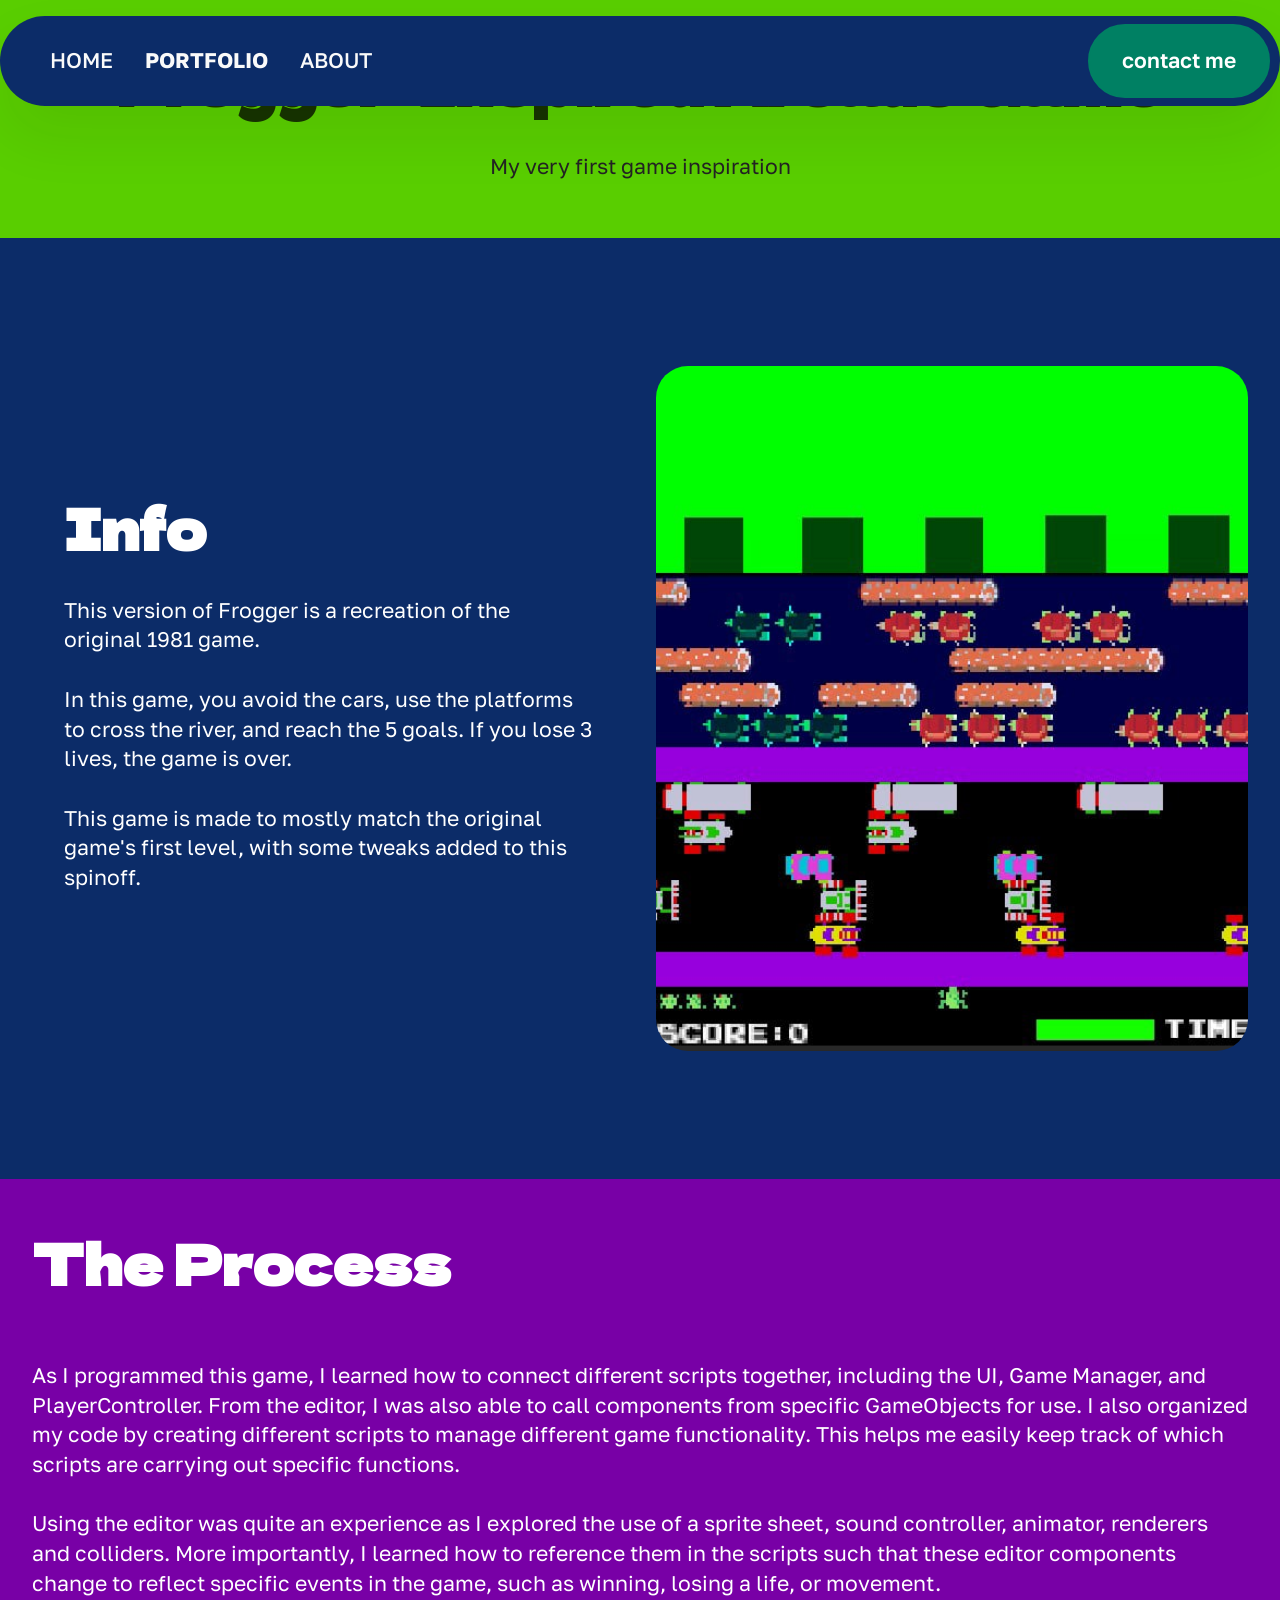
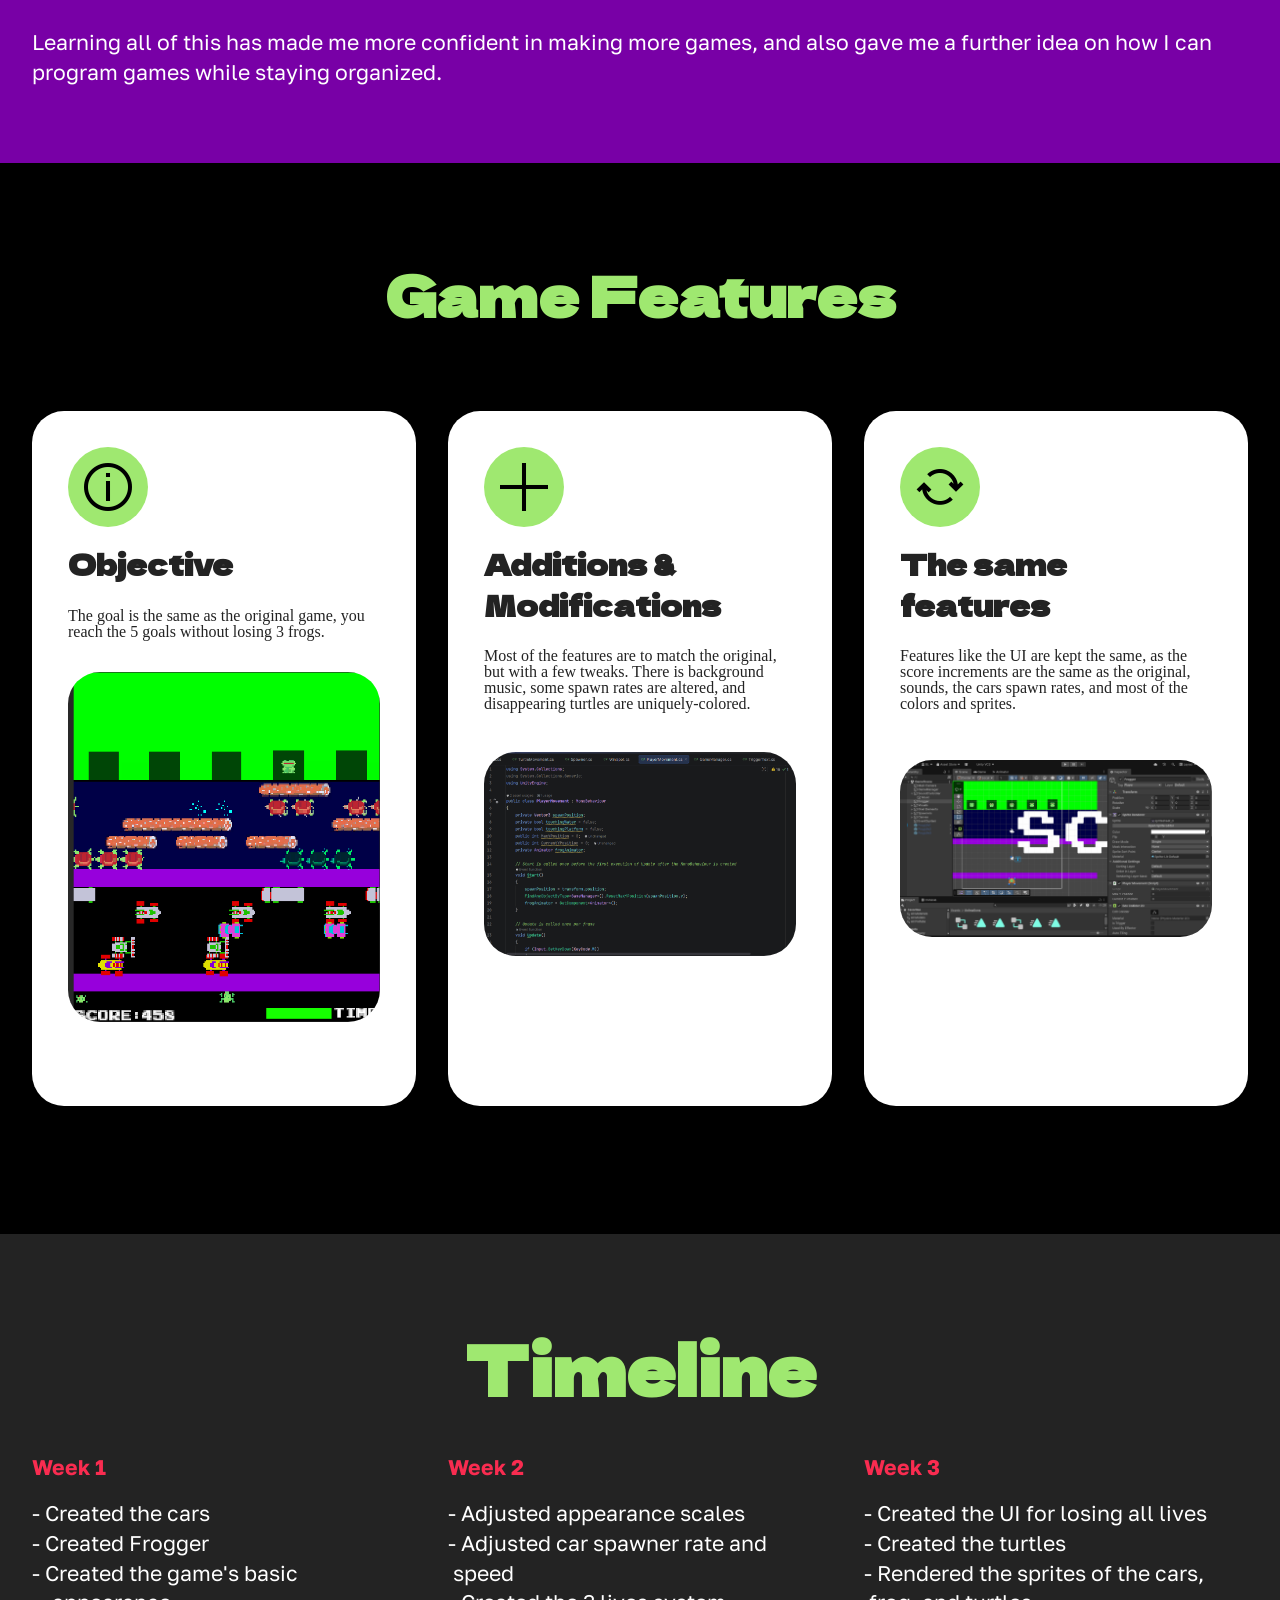
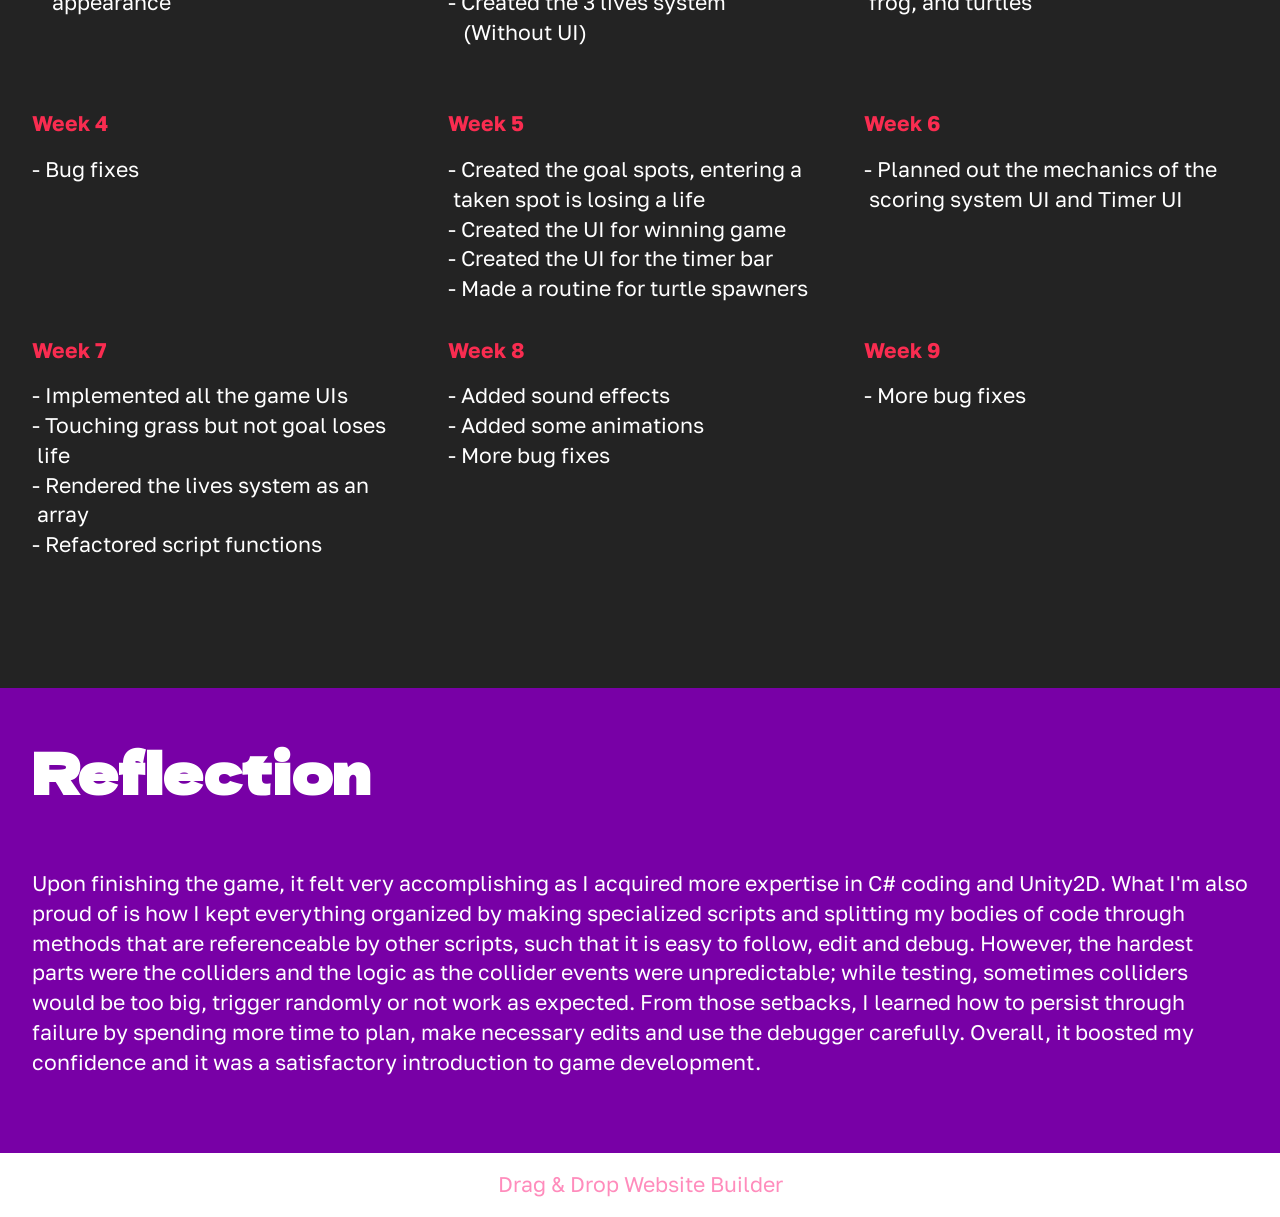
==== frogger.html @ f16961be "Refresh" ====
<!DOCTYPE html>
<html  >
<head>
  <!-- Site made with Mobirise Website Builder v6.1.12, https://mobirise.com -->
  <meta charset="UTF-8">
  <meta http-equiv="X-UA-Compatible" content="IE=edge">
  <meta name="generator" content="Mobirise v6.1.12, mobirise.com">
  <meta name="viewport" content="width=device-width, initial-scale=1, minimum-scale=1">
  <link rel="shortcut icon" href="assets/images/logo2.png" type="image/x-icon">
  <meta name="description" content="">
  
  
  <title>Frogger</title>
  <link rel="stylesheet" href="assets/web/assets/mobirise-icons2/mobirise2.css">
  <link rel="stylesheet" href="assets/bootstrap/css/bootstrap.min.css">
  <link rel="stylesheet" href="assets/dropdown/css/style.css">
  <link rel="stylesheet" href="assets/theme/css/style.css">
  <link rel="preload" href="https://fonts.googleapis.com/css?family=Dela+Gothic+One:400&display=swap" as="style" onload="this.onload=null;this.rel='stylesheet'">
  <noscript><link rel="stylesheet" href="https://fonts.googleapis.com/css?family=Dela+Gothic+One:400&display=swap"></noscript>
  <link rel="preload" href="https://fonts.googleapis.com/css?family=Golos+Text:400,500,600,700,800,900&display=swap" as="style" onload="this.onload=null;this.rel='stylesheet'">
  <noscript><link rel="stylesheet" href="https://fonts.googleapis.com/css?family=Golos+Text:400,500,600,700,800,900&display=swap"></noscript>
  <link rel="preload" as="style" href="assets/mobirise/css/mbr-additional.css?v=KVVepr"><link rel="stylesheet" href="assets/mobirise/css/mbr-additional.css?v=KVVepr" type="text/css">

  
  
  
</head>
<body>
  
  <section data-bs-version="5.1" class="menu menu3 cid-tHeG7yune1" once="menu" id="menu03-0">
	

	<nav class="navbar navbar-dropdown navbar-fixed-top navbar-expand-lg">
		<div class="container">
			<div class="navbar-brand">
				
				
			</div>
			<button class="navbar-toggler" type="button" data-toggle="collapse" data-bs-toggle="collapse" data-target="#navbarSupportedContent" data-bs-target="#navbarSupportedContent" aria-controls="navbarNavAltMarkup" aria-expanded="false" aria-label="Toggle navigation">
				<div class="hamburger">
					<span></span>
					<span></span>
					<span></span>
					<span></span>
				</div>
			</button>
			<div class="collapse navbar-collapse" id="navbarSupportedContent">
				<ul class="navbar-nav nav-dropdown navbar-nav-top-padding" data-app-modern-menu="true"><li class="nav-item">
						<a class="nav-link link show text-white display-7" href="index.html#features03-0" aria-expanded="false">HOME<strong></strong></a>
					</li><li class="nav-item">
						<a class="nav-link link text-white display-7" href="index.html#gallery01-2"><strong>PORTFOLIO</strong></a>
					</li>
					
					<li class="nav-item">
						<a class="nav-link link text-white display-7" href="index.html#features03-6">ABOUT<strong></strong></a>
					</li></ul>
				
				<div class="navbar-buttons mbr-section-btn"><a class="btn btn-danger display-4" href="mailto:benjylaizb@gmail.com?subject=Inquiry%20about%20your%20services">contact me</a></div>
			</div>
		</div>
	</nav>
</section>

<section data-bs-version="5.1" class="article11 cid-vlAb08CuuF" id="article11-3">
    

    
    
    <div class="container">
        <div class="row justify-content-center">
            <div class="title col-md-12 col-lg-12">
                <h3 class="mbr-section-title mbr-fonts-style align-center mt-0 mb-0 display-2"><strong>Frogger-Inspired Arcade Game</strong></h3>
                <h4 class="mbr-section-subtitle align-center mbr-fonts-style mt-4 display-7">
                My very first game inspiration</h4>
                
            </div>
        </div>
    </div>
</section>

<section data-bs-version="5.1" class="start article4 cid-vlAc3aQcBn" id="article04-4">
	

	
	

	<div class="container">
		<div class="row justify-content-center">
			<div class="col-12 col-md-12 col-lg-6 image-wrapper">
				<img class="w-100" src="assets/images/froggergameplay-543x629.jpg" alt="Mobirise Website Builder">
			</div>
			<div class="col-12 col-md-12 col-lg">
				<div class="text-wrapper align-left">
					<h1 class="mbr-section-title mbr-fonts-style mb-4 display-2"><strong>Info</strong></h1>
					<p class="mbr-text mbr-fonts-style mb-4 display-7">
						This version of Frogger is a recreation of the original 1981 game.<br><br>In this game, you avoid the cars, use the platforms to cross the river, and reach the 5 goals. If you lose 3 lives, the game is over.<br><br>This game is made to mostly match the original game's first level, with some tweaks added to this spinoff.</p>
					
				</div>
			</div>
		</div>
	</div>
</section>

<section data-bs-version="5.1" class="article12 cid-vlAntLVOM7" id="article12-5">    
    
    <div class="container">
        <div class="row justify-content-center">
            <div class="col-md-12 col-lg-12">
                <h3 class="mbr-section-title mbr-fonts-style mb-4 mt-0 display-2"><strong>The Process</strong></h3>
                
                <p class="mbr-text mbr-fonts-style display-7"><br>As I programmed this game, I learned how to connect different scripts together, including the UI, Game Manager, and PlayerController. From the editor, I was also able to call components from specific GameObjects for use.&nbsp;I also organized my code by creating different scripts to manage different game functionality. This helps me easily keep track of which scripts are carrying out specific functions.<br><br>Using the editor was quite an experience as I explored the use of a sprite sheet, sound controller, animator, renderers and colliders. More importantly, I learned how to reference them in the scripts such that these editor components change to reflect specific events in the game, such as winning, losing a life, or movement.<br><br>Learning all of this has made me more confident in making more games, and also gave me a further idea on how I can program games while staying organized.<br><br><br></p>
            </div>
        </div>
    </div>
</section>

<section data-bs-version="5.1" class="features5 cid-vlGvcaGQFn" id="features05-c">
  

  
  
  <div class="container">
    <div class="row mb-5 justify-content-center">
      <div class="col-12 content-head">
        <h3 class="mbr-section-title mbr-fonts-style align-center mb-0 display-2"><strong>Game Features</strong>
        </h3>
        <h5 class="mbr-section-subtitle mbr-fonts-style align-center mb-0 mt-4 display-7"></h5>
      </div>
    </div>
    <div class="row">
      <div class="item features-without-image col-12 col-md-6 col-lg-4 item-mb active">
        <div class="item-wrapper">
          <div class="card-box align-left">
            <div class="iconfont-wrapper">
              <span class="mbr-iconfont mobi-mbri-info mobi-mbri"></span>
            </div>
            <h5 class="card-title mbr-fonts-style display-5">
              <strong>Objective</strong></h5>
            <p class="card-text mbr-fonts-style display-7"></p><p>The goal is the same as the original game, you reach the 5 goals without losing 3 frogs.</p><p><br><img src="[data-uri]" data-filename="image.png" style="width: 100%;" data-slide-to="0" data-bs-slide-to="0"><br>
            </p><p></p>

            
          </div>
        </div>
      </div><div class="item features-without-image col-12 col-md-6 col-lg-4 item-mb">
        <div class="item-wrapper">
          <div class="card-box align-left">
            <div class="iconfont-wrapper">
              <span class="mbr-iconfont mobi-mbri-plus mobi-mbri"></span>
            </div>
            <h5 class="card-title mbr-fonts-style display-5">
              <strong>Additions &amp;</strong><br><strong>Modifications</strong></h5>
            <p class="card-text mbr-fonts-style display-7"></p><p>Most of the features are to match the original, but with a few tweaks. There is background music, some spawn rates are altered, and disappearing turtles are uniquely-colored.</p><br><p><img src="[data-uri]" data-filename="image.png" style="width: 100%;" class="img-circle"></p><p></p>

            
          </div>
        </div>
      </div><div class="item features-without-image col-12 col-md-6 col-lg-4 item-mb">
        <div class="item-wrapper">
          <div class="card-box align-left">
            <div class="iconfont-wrapper">
              <span class="mbr-iconfont mobi-mbri-update mobi-mbri"></span>
            </div>
            <h5 class="card-title mbr-fonts-style display-5"><strong>The same features</strong></h5>
            <p class="card-text mbr-fonts-style display-7"></p><p>Features like the UI are kept the same, as the score increments are the same as the original, sounds, the cars spawn rates, and most of the colors and sprites.<br><br></p><p></p><p><img src="[data-uri]" data-filename="image.png" style="width: 100%;"></p><p></p>

            
          </div>
        </div>
      </div>
      
      
    </div>
  </div>
</section>

<section data-bs-version="5.1" class="features033 cid-vlGzV5kg1g" id="features033-f">
	

	
	
	<div class="container">
		<div class="row justify-content-center">
			<div class="col-12 content-head">
				<div class="mbr-section-head mb-5">
					<h4 class="mbr-section-title mbr-fonts-style align-center mb-0 display-1"><strong>Timeline</strong><strong><br></strong></h4>
					
				</div>
			</div>
		</div>
		<div class="row justify-content-center">
			<div class="item features-without-image col-12 col-lg-4 active">
				<div class="item-wrapper">
					
					<div class="card-box">
						<h4 class="card-title mbr-fonts-style mb-0 display-7">
							<strong>Week 1</strong></h4>
						<h5 class="card-text mbr-fonts-style mt-3 display-7">
							<div>- Created the cars<br>- Created Frogger</div><div>- Created the game's basic &nbsp;&nbsp;&nbsp;&nbsp;appearance</div>
						</h5>
					</div>
				</div>
			</div>
			<div class="item features-without-image col-12 col-lg-4">
				<div class="item-wrapper">
					
					<div class="card-box">
						<h4 class="card-title mbr-fonts-style mb-0 display-7">
							<strong>Week 2&nbsp;</strong></h4>
						<h5 class="card-text mbr-fonts-style mt-3 display-7">- Adjusted appearance scales<br>- Adjusted car spawner rate and&nbsp; &nbsp; &nbsp; &nbsp; &nbsp; &nbsp;speed<br>- Created the 3 lives system <br>&nbsp; &nbsp;(Without UI)</h5>
					</div>
				</div>
			</div>
			<div class="item features-without-image col-12 col-lg-4">
				<div class="item-wrapper">
					
					<div class="card-box">
						<h4 class="card-title mbr-fonts-style mb-0 display-7">
							<strong>Week 3</strong></h4>
						<h5 class="card-text mbr-fonts-style mt-3 display-7">
							- Created the UI for losing all lives<br>- Created the turtles&nbsp;<br>- Rendered the sprites of the cars,&nbsp; &nbsp; &nbsp;frog, and turtles<br><br><br></h5>
					</div>
				</div>
			</div>
			<div class="item features-without-image col-12 col-lg-4">
				<div class="item-wrapper">
					
					<div class="card-box">
						<h4 class="card-title mbr-fonts-style mb-0 display-7">
							<strong>Week 4</strong></h4>
						<h5 class="card-text mbr-fonts-style mt-3 display-7">
							- Bug fixes</h5>
					</div>
				</div>
			</div>
			<div class="item features-without-image col-12 col-lg-4">
				<div class="item-wrapper">
					
					<div class="card-box">
						<h4 class="card-title mbr-fonts-style mb-0 display-7">
							<strong>Week 5</strong></h4>
						<h5 class="card-text mbr-fonts-style mt-3 display-7">
							- Created the goal spots, entering a&nbsp; &nbsp;taken spot is losing a life<br>- Created the UI for winning game<br>- Created the UI for the timer bar<br>- Made a routine for turtle spawners<br></h5>
					</div>
				</div>
			</div>
			<div class="item features-without-image col-12 col-lg-4">
				<div class="item-wrapper">
					
					<div class="card-box">
						<h4 class="card-title mbr-fonts-style mb-0 display-7">
							<strong>Week 6</strong></h4>
						<h5 class="card-text mbr-fonts-style mt-3 display-7">
							- Planned out the mechanics of the&nbsp; &nbsp;scoring system UI and Timer UI<br><br></h5>
					</div>
				</div>
			</div>

			<div class="item features-without-image col-12 col-lg-4">
				<div class="item-wrapper">
					
					<div class="card-box">
						<h4 class="card-title mbr-fonts-style mb-0 display-7">
							<strong>Week 7</strong></h4>
						<h5 class="card-text mbr-fonts-style mt-3 display-7">- Implemented all the game UIs<br>- Touching grass but not goal loses&nbsp; &nbsp;life<br>- Rendered the lives system as an&nbsp; &nbsp;array<br>- Refactored script functions</h5>
					</div>
				</div>
			</div>
			<div class="item features-without-image col-12 col-lg-4">
				<div class="item-wrapper">
					
					<div class="card-box">
						<h4 class="card-title mbr-fonts-style mb-0 display-7">
							<strong>Week 8</strong></h4>
						<h5 class="card-text mbr-fonts-style mt-3 display-7">
						  - Added sound effects<br>- Added some animations<br>- More bug fixes</h5>
					</div>
				</div>
			</div>
			<div class="item features-without-image col-12 col-lg-4">
				<div class="item-wrapper">
					
					<div class="card-box">
						<h4 class="card-title mbr-fonts-style mb-0 display-7">
							<strong>Week 9</strong></h4>
						<h5 class="card-text mbr-fonts-style mt-3 display-7">- More bug fixes</h5>
					</div>
				</div>
			</div>
		</div>
	</div>
</section>

<section data-bs-version="5.1" class="article12 cid-vlAVedN4eJ" id="article12-7">    
    
    <div class="container">
        <div class="row justify-content-center">
            <div class="col-md-12 col-lg-12">
                <h3 class="mbr-section-title mbr-fonts-style mb-4 mt-0 display-2"><strong>Reflection</strong></h3>
                
                <p class="mbr-text mbr-fonts-style display-7"><br>Upon finishing the game, it felt very accomplishing as I acquired more expertise in C# coding and Unity2D. What I'm also proud of is how I kept everything organized by making specialized scripts and splitting my bodies of code through methods that are referenceable by other scripts, such that it is easy to follow, edit and debug. However, the hardest parts were the colliders and the logic as the collider events were unpredictable; while testing, sometimes colliders would be too big, trigger randomly or not work as expected. From those setbacks, I learned how to persist through failure by spending more time to plan, make necessary edits and use the debugger carefully. Overall, it boosted my confidence and it was a satisfactory introduction to game development.<br><br><br></p>
            </div>
        </div>
    </div>
</section><section class="display-7" style="padding: 0;align-items: center;justify-content: center;flex-wrap: wrap;    align-content: center;display: flex;position: relative;height: 4rem;"><a href="https://mobiri.se/" style="flex: 1 1;height: 4rem;position: absolute;width: 100%;z-index: 1;"><img alt="" style="height: 4rem;" src="[data-uri]"></a><p style="margin: 0;text-align: center;" class="display-7">&#8204;</p><a style="z-index:1" href="https://mobirise.com/drag-drop-website-builder.html">Drag & Drop Website Builder</a></section><script src="assets/bootstrap/js/bootstrap.bundle.min.js"></script>  <script src="assets/smoothscroll/smooth-scroll.js"></script>  <script src="assets/ytplayer/index.js"></script>  <script src="assets/dropdown/js/navbar-dropdown.js"></script>  <script src="assets/theme/js/script.js"></script>  
  
  
</body>
</html>
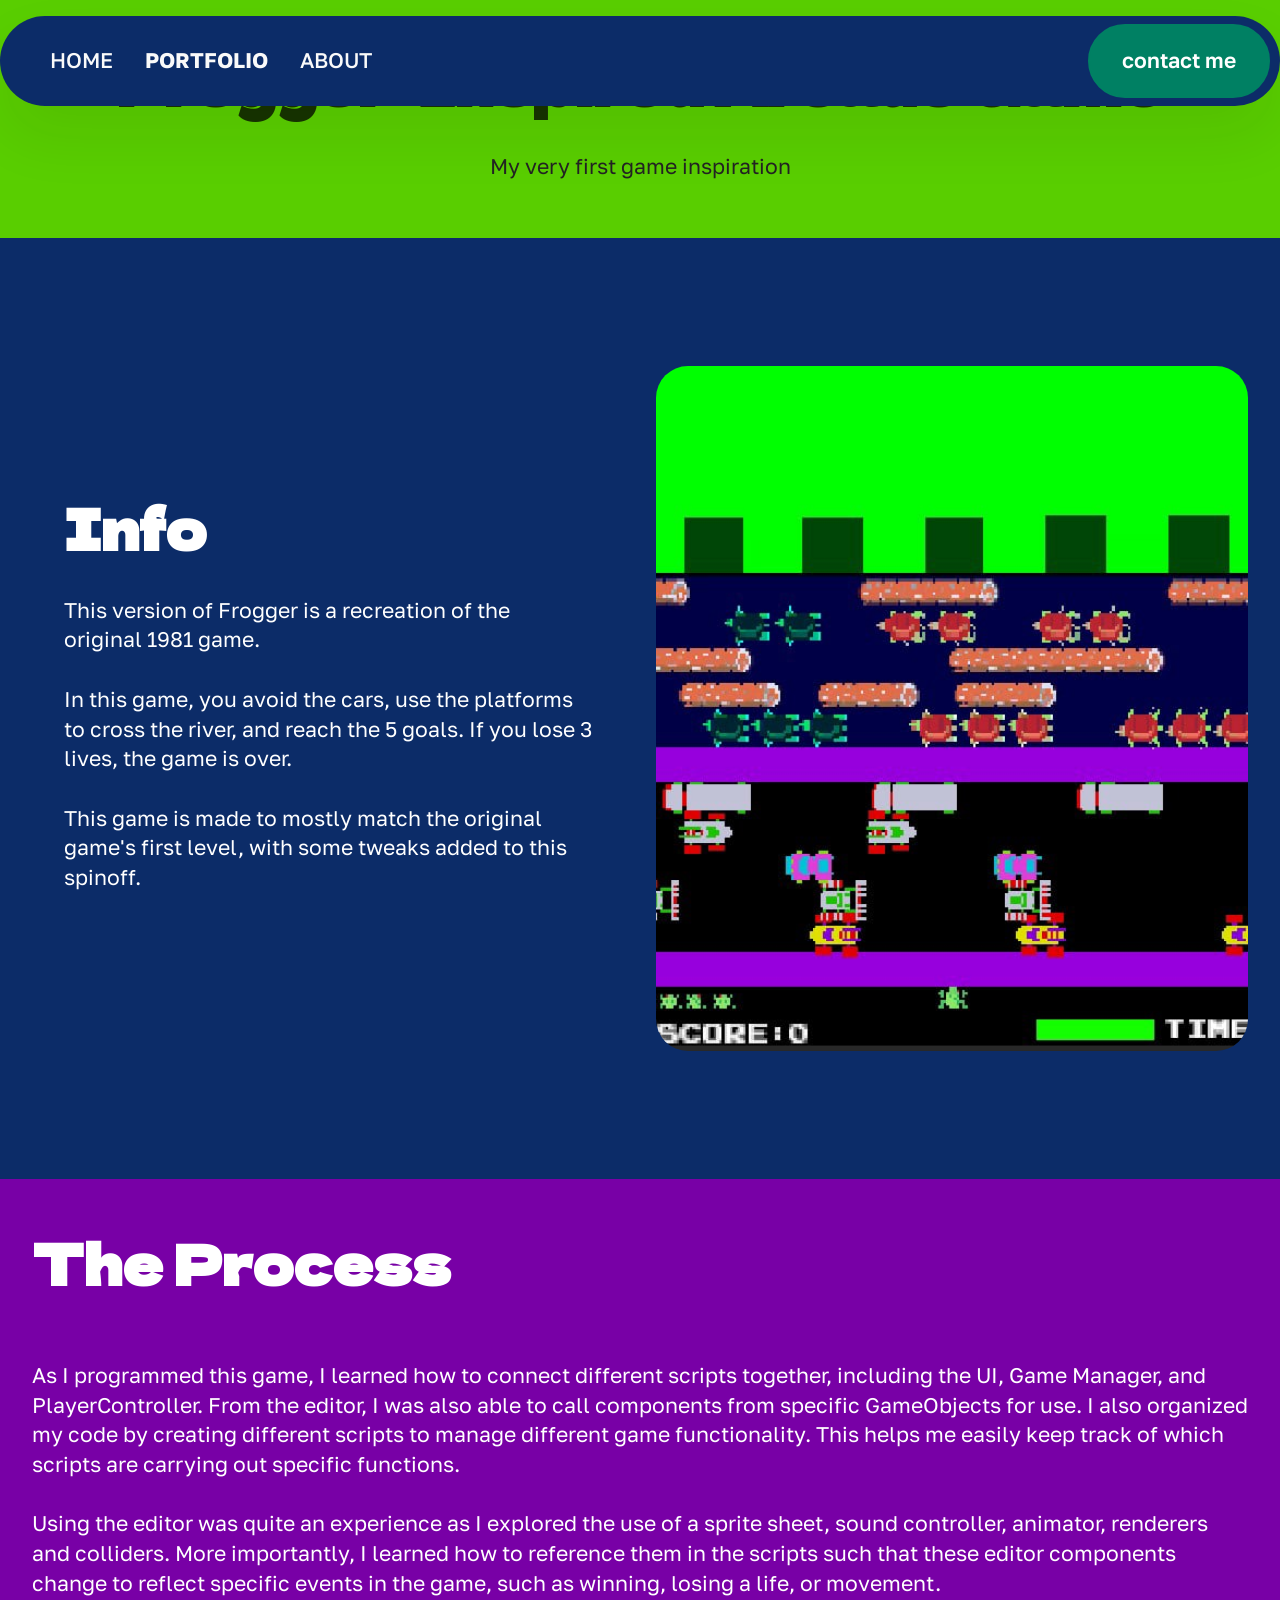
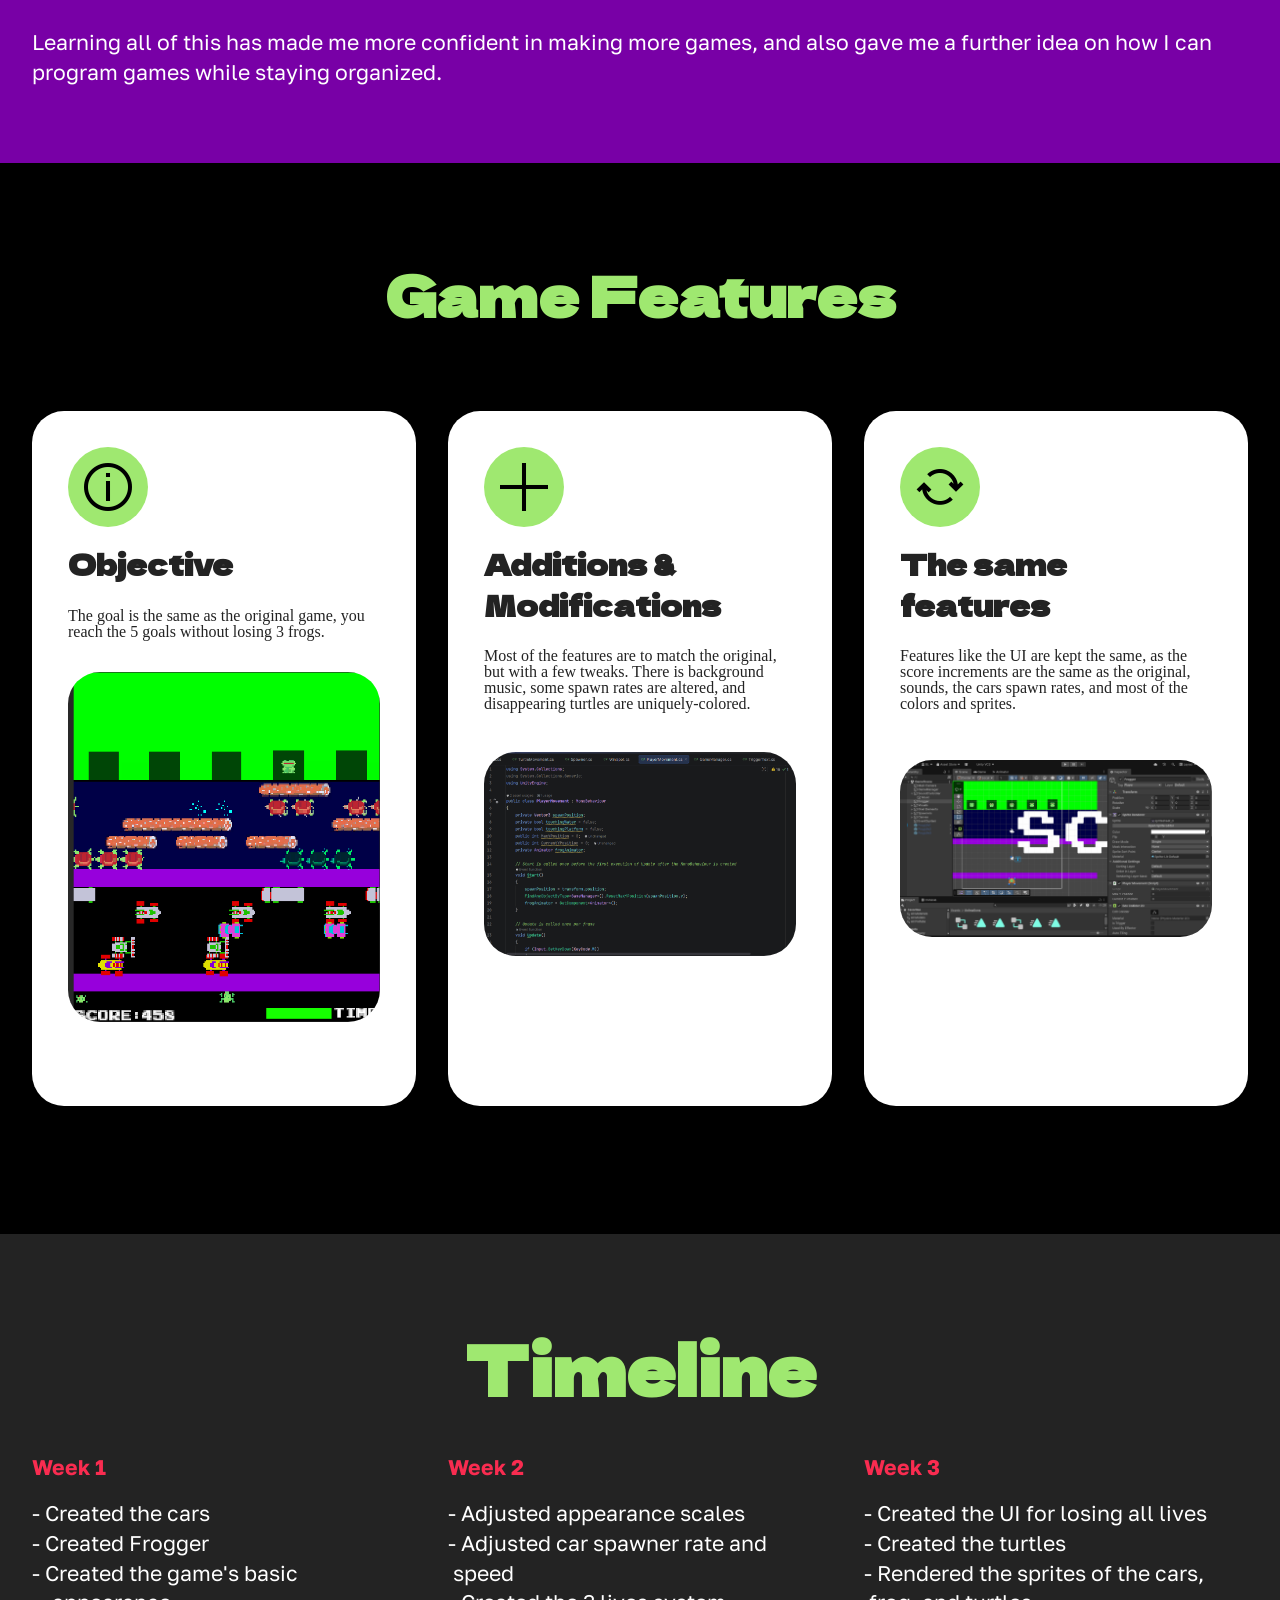
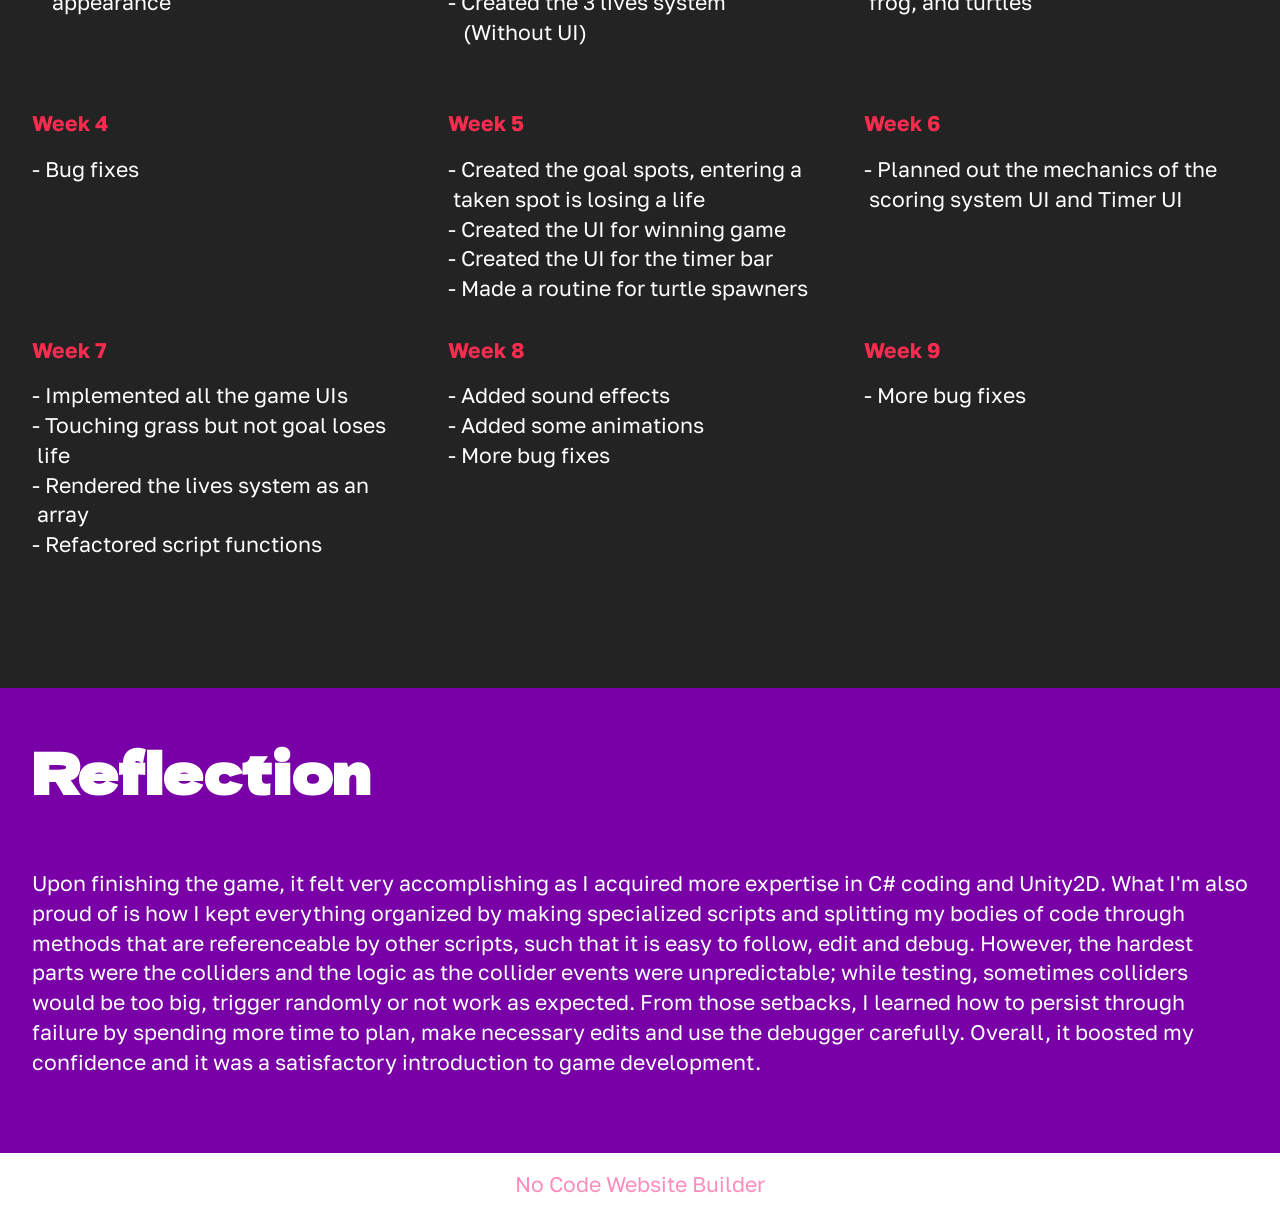
==== commit 78d4d309: "Try re-export" ====
--- a/frogger.html
+++ b/frogger.html
@@ -19,7 +19,7 @@
   <noscript><link rel="stylesheet" href="https://fonts.googleapis.com/css?family=Dela+Gothic+One:400&display=swap"></noscript>
   <link rel="preload" href="https://fonts.googleapis.com/css?family=Golos+Text:400,500,600,700,800,900&display=swap" as="style" onload="this.onload=null;this.rel='stylesheet'">
   <noscript><link rel="stylesheet" href="https://fonts.googleapis.com/css?family=Golos+Text:400,500,600,700,800,900&display=swap"></noscript>
-  <link rel="preload" as="style" href="assets/mobirise/css/mbr-additional.css?v=KVVepr"><link rel="stylesheet" href="assets/mobirise/css/mbr-additional.css?v=KVVepr" type="text/css">
+  <link rel="preload" as="style" href="assets/mobirise/css/mbr-additional.css?v=BIHDgs"><link rel="stylesheet" href="assets/mobirise/css/mbr-additional.css?v=BIHDgs" type="text/css">
 
   
   
@@ -302,7 +302,7 @@
             </div>
         </div>
     </div>
-</section><section class="display-7" style="padding: 0;align-items: center;justify-content: center;flex-wrap: wrap;    align-content: center;display: flex;position: relative;height: 4rem;"><a href="https://mobiri.se/" style="flex: 1 1;height: 4rem;position: absolute;width: 100%;z-index: 1;"><img alt="" style="height: 4rem;" src="[data-uri]"></a><p style="margin: 0;text-align: center;" class="display-7">&#8204;</p><a style="z-index:1" href="https://mobirise.com/drag-drop-website-builder.html">Drag & Drop Website Builder</a></section><script src="assets/bootstrap/js/bootstrap.bundle.min.js"></script>  <script src="assets/smoothscroll/smooth-scroll.js"></script>  <script src="assets/ytplayer/index.js"></script>  <script src="assets/dropdown/js/navbar-dropdown.js"></script>  <script src="assets/theme/js/script.js"></script>  
+</section><section class="display-7" style="padding: 0;align-items: center;justify-content: center;flex-wrap: wrap;    align-content: center;display: flex;position: relative;height: 4rem;"><a href="https://mobiri.se/" style="flex: 1 1;height: 4rem;position: absolute;width: 100%;z-index: 1;"><img alt="" style="height: 4rem;" src="[data-uri]"></a><p style="margin: 0;text-align: center;" class="display-7">&#8204;</p><a style="z-index:1" href="https://mobirise.com/builder/no-code-website-builder.html">No Code Website Builder</a></section><script src="assets/bootstrap/js/bootstrap.bundle.min.js"></script>  <script src="assets/smoothscroll/smooth-scroll.js"></script>  <script src="assets/ytplayer/index.js"></script>  <script src="assets/dropdown/js/navbar-dropdown.js"></script>  <script src="assets/theme/js/script.js"></script>  
   
   
 </body>
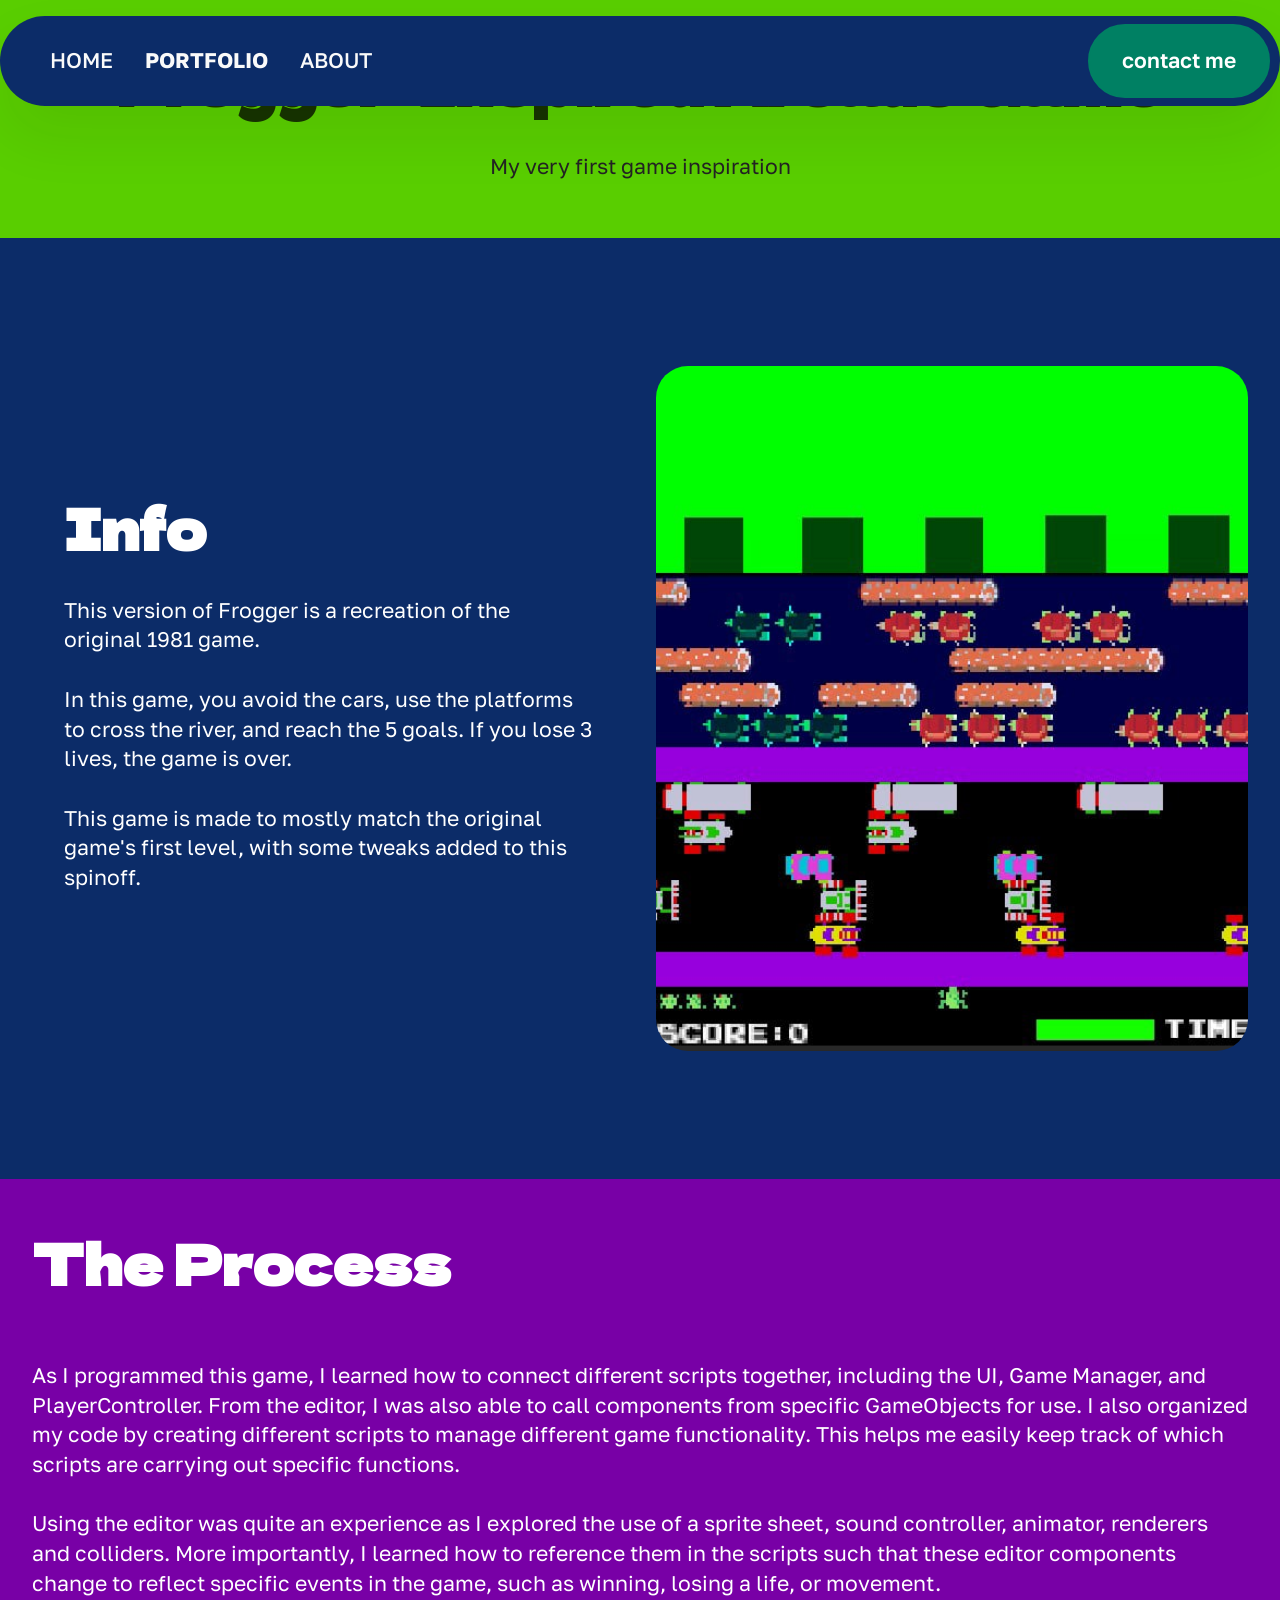
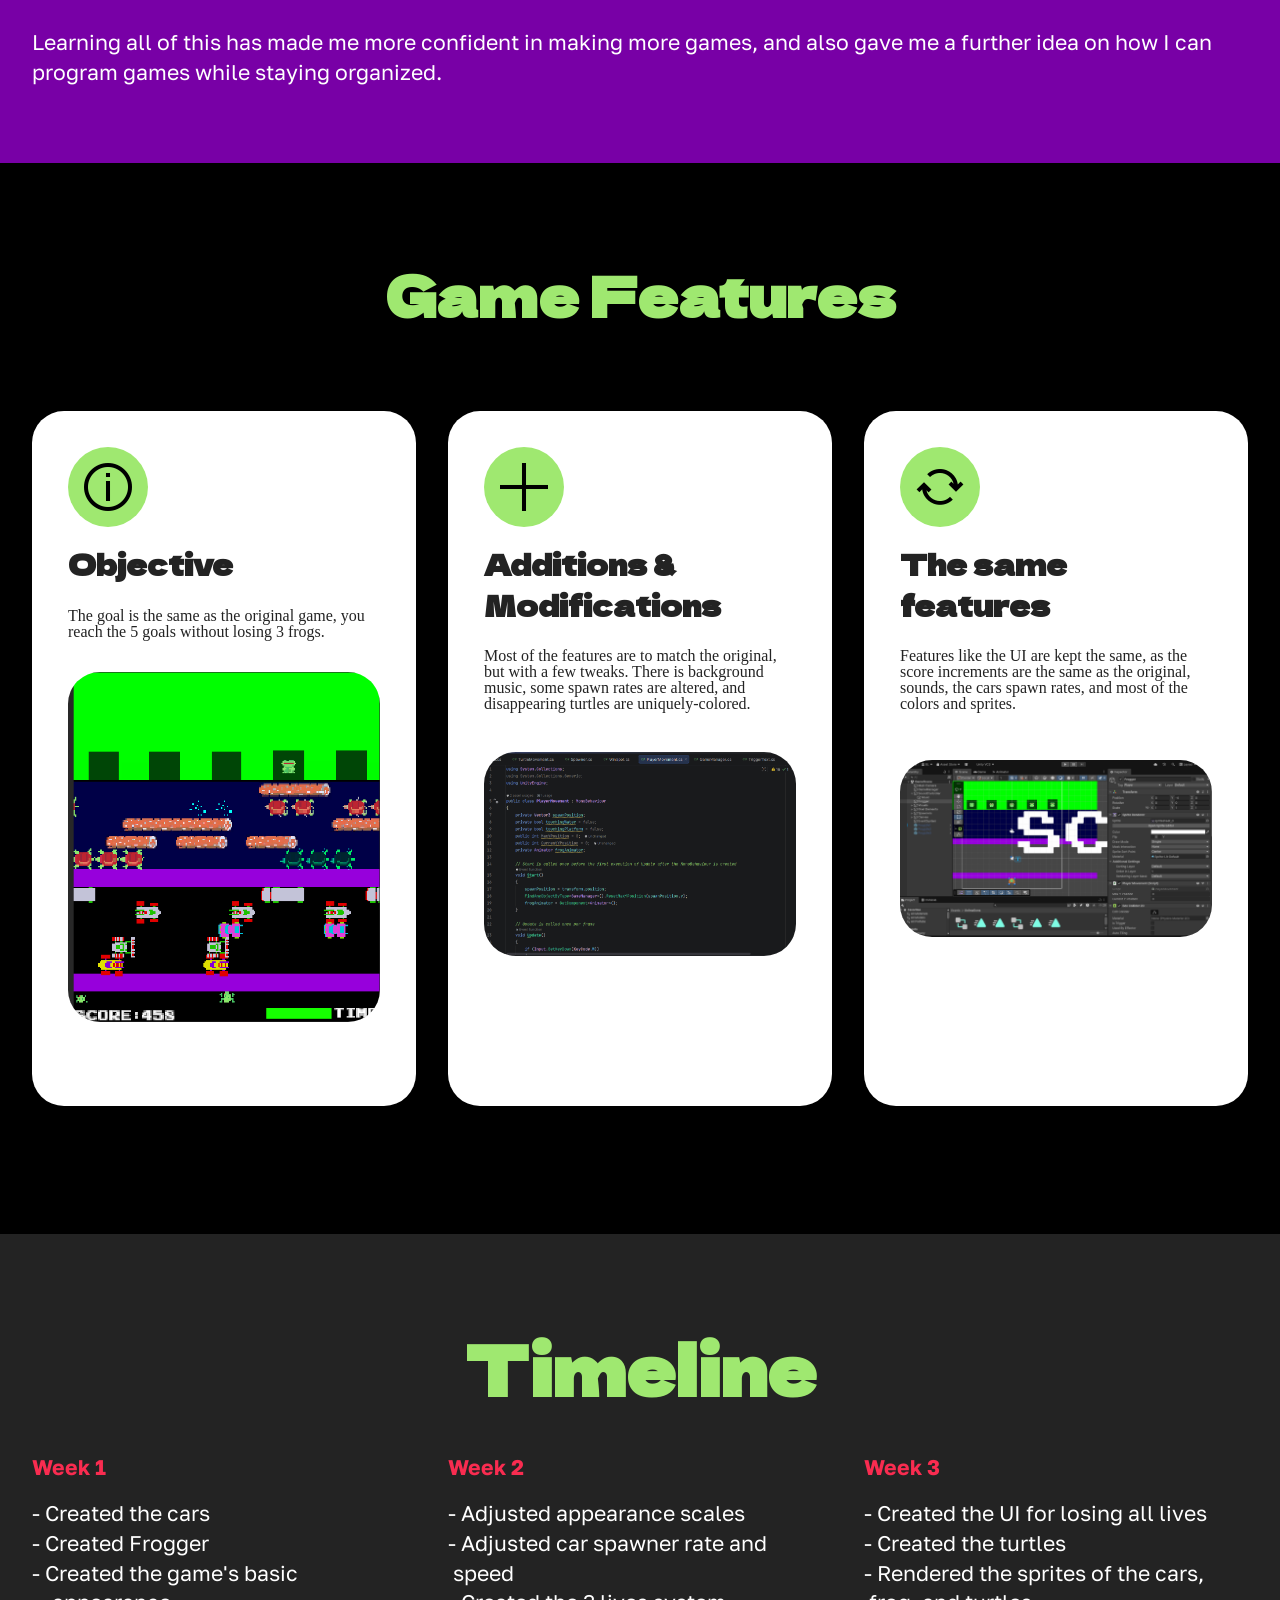
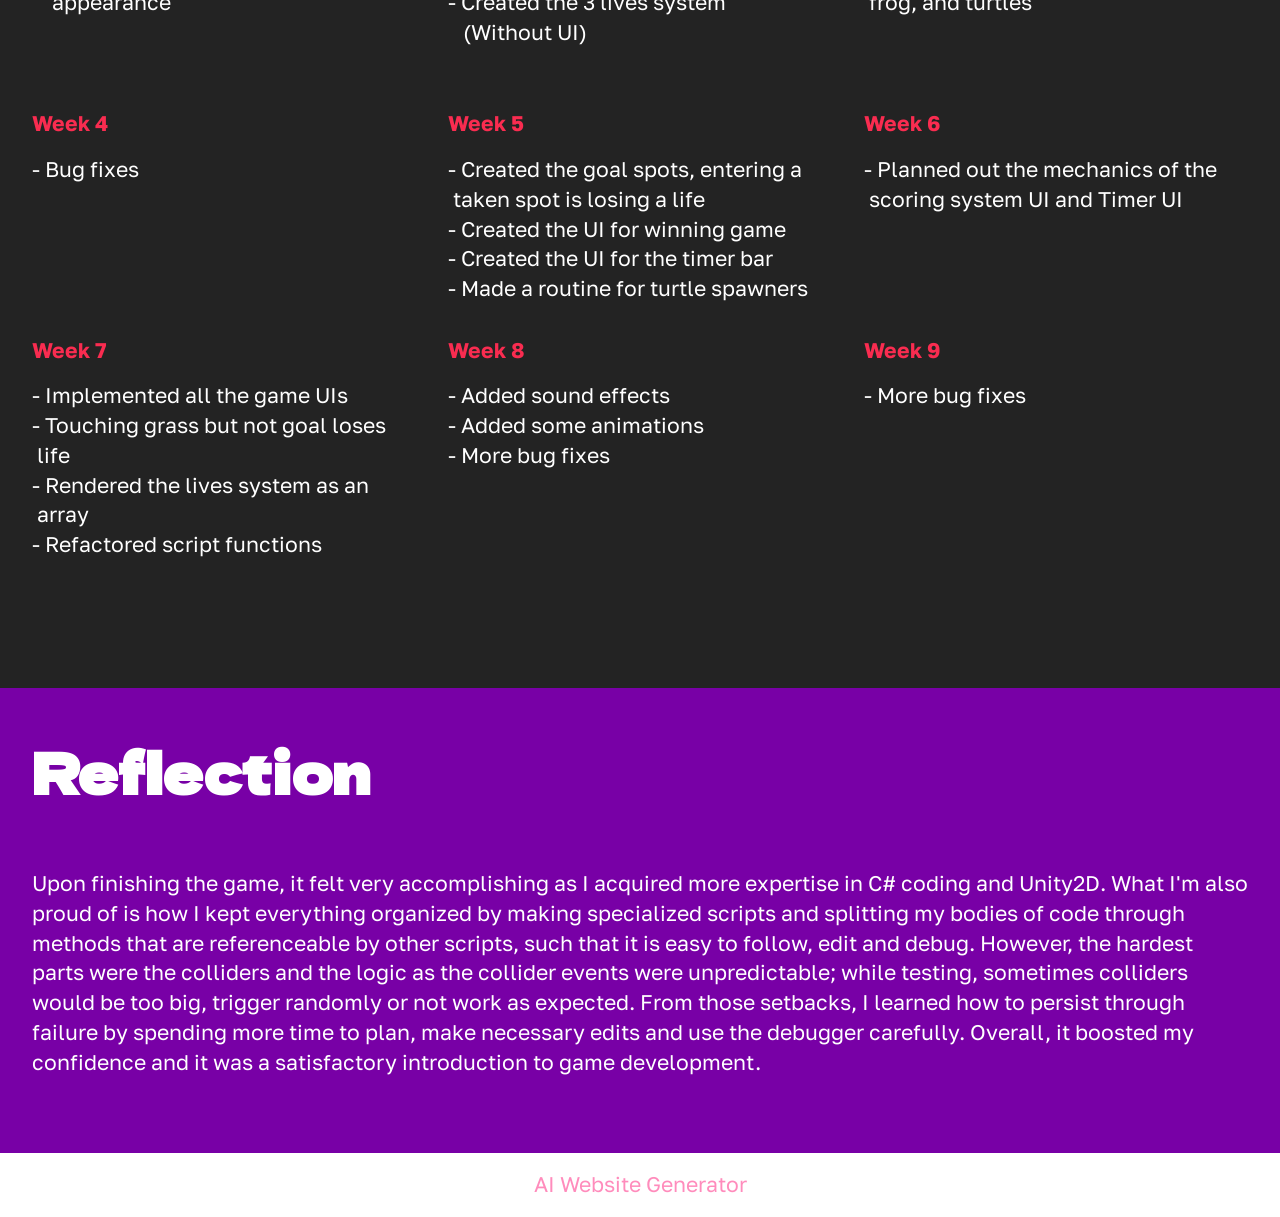
==== commit ad7218ae: "Fix" ====
--- a/frogger.html
+++ b/frogger.html
@@ -19,7 +19,7 @@
   <noscript><link rel="stylesheet" href="https://fonts.googleapis.com/css?family=Dela+Gothic+One:400&display=swap"></noscript>
   <link rel="preload" href="https://fonts.googleapis.com/css?family=Golos+Text:400,500,600,700,800,900&display=swap" as="style" onload="this.onload=null;this.rel='stylesheet'">
   <noscript><link rel="stylesheet" href="https://fonts.googleapis.com/css?family=Golos+Text:400,500,600,700,800,900&display=swap"></noscript>
-  <link rel="preload" as="style" href="assets/mobirise/css/mbr-additional.css?v=BIHDgs"><link rel="stylesheet" href="assets/mobirise/css/mbr-additional.css?v=BIHDgs" type="text/css">
+  <link rel="preload" as="style" href="assets/mobirise/css/mbr-additional.css?v=uBdrTG"><link rel="stylesheet" href="assets/mobirise/css/mbr-additional.css?v=uBdrTG" type="text/css">
 
   
   
@@ -302,7 +302,7 @@
             </div>
         </div>
     </div>
-</section><section class="display-7" style="padding: 0;align-items: center;justify-content: center;flex-wrap: wrap;    align-content: center;display: flex;position: relative;height: 4rem;"><a href="https://mobiri.se/" style="flex: 1 1;height: 4rem;position: absolute;width: 100%;z-index: 1;"><img alt="" style="height: 4rem;" src="[data-uri]"></a><p style="margin: 0;text-align: center;" class="display-7">&#8204;</p><a style="z-index:1" href="https://mobirise.com/builder/no-code-website-builder.html">No Code Website Builder</a></section><script src="assets/bootstrap/js/bootstrap.bundle.min.js"></script>  <script src="assets/smoothscroll/smooth-scroll.js"></script>  <script src="assets/ytplayer/index.js"></script>  <script src="assets/dropdown/js/navbar-dropdown.js"></script>  <script src="assets/theme/js/script.js"></script>  
+</section><section class="display-7" style="padding: 0;align-items: center;justify-content: center;flex-wrap: wrap;    align-content: center;display: flex;position: relative;height: 4rem;"><a href="https://mobiri.se/" style="flex: 1 1;height: 4rem;position: absolute;width: 100%;z-index: 1;"><img alt="" style="height: 4rem;" src="[data-uri]"></a><p style="margin: 0;text-align: center;" class="display-7">&#8204;</p><a style="z-index:1" href="https://mobirise.com/builder/ai-website-generator.html">AI Website Generator</a></section><script src="assets/bootstrap/js/bootstrap.bundle.min.js"></script>  <script src="assets/smoothscroll/smooth-scroll.js"></script>  <script src="assets/ytplayer/index.js"></script>  <script src="assets/dropdown/js/navbar-dropdown.js"></script>  <script src="assets/theme/js/script.js"></script>  
   
   
 </body>
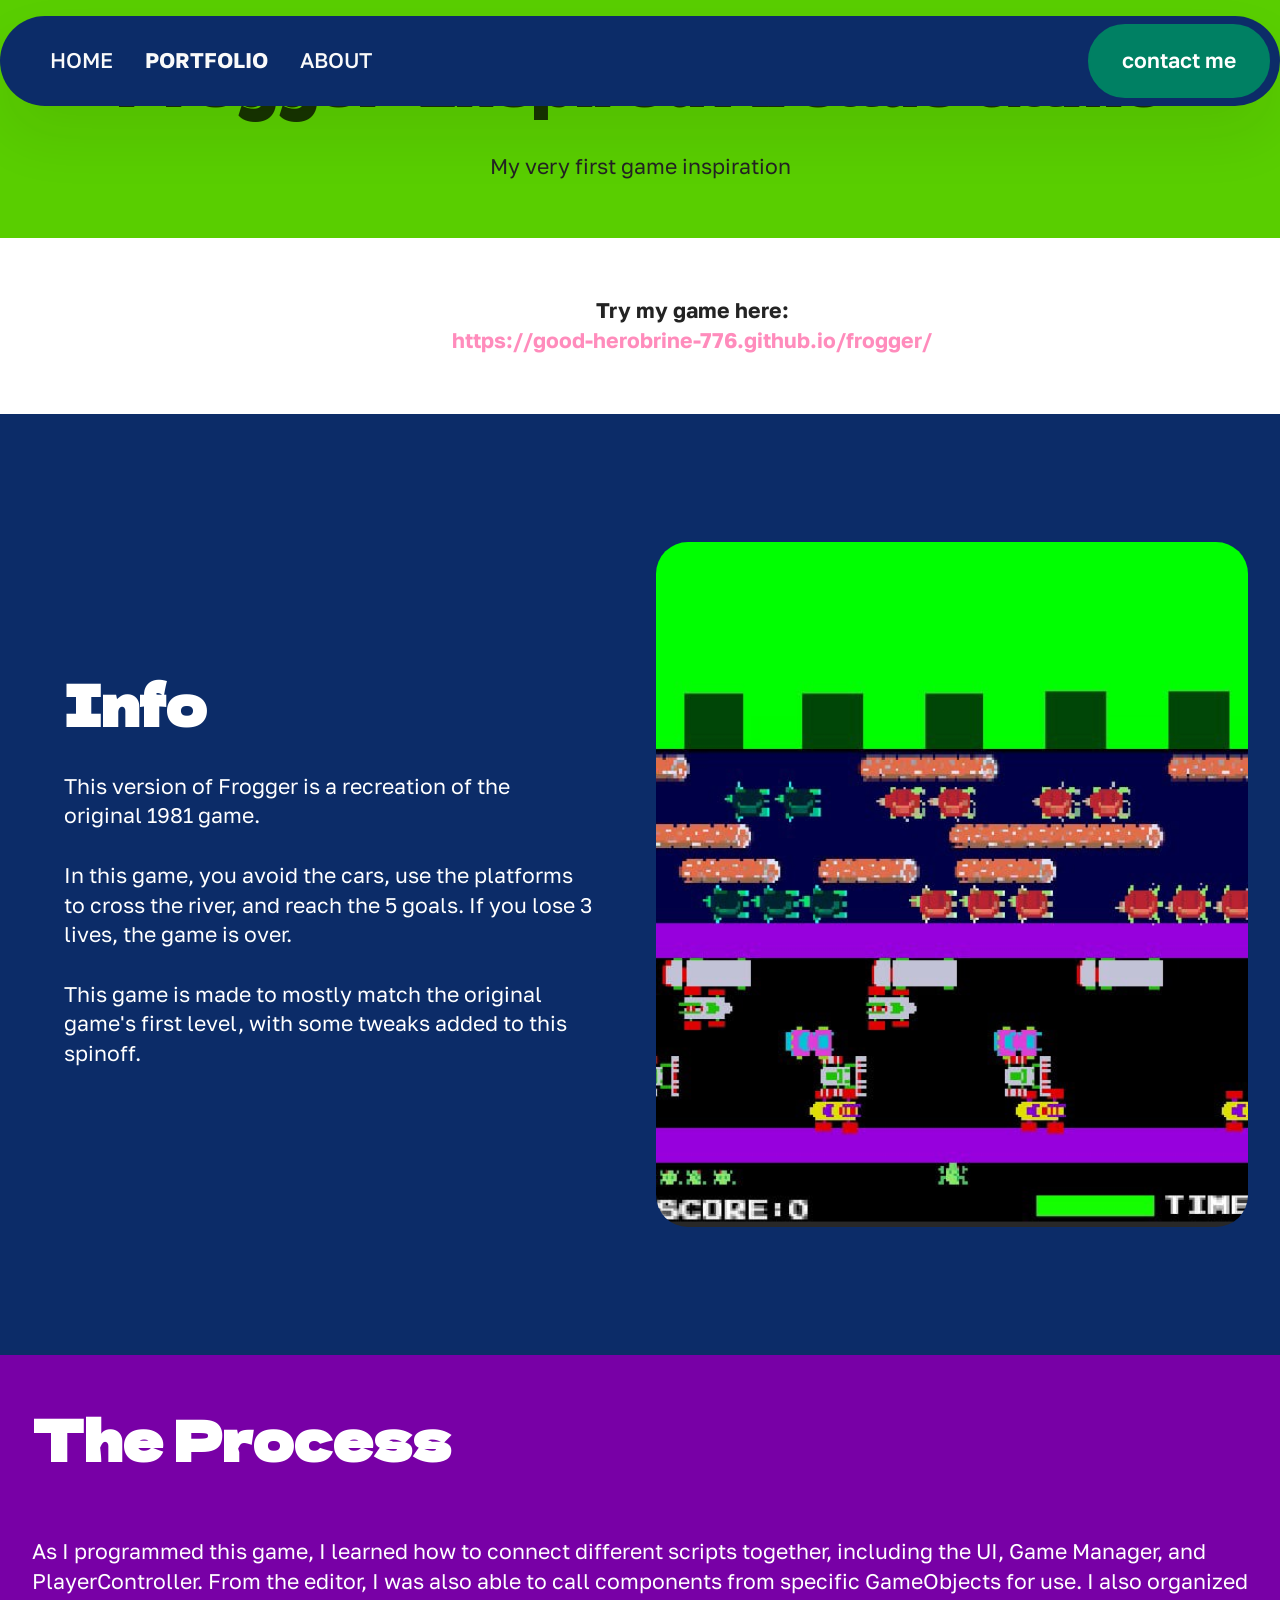
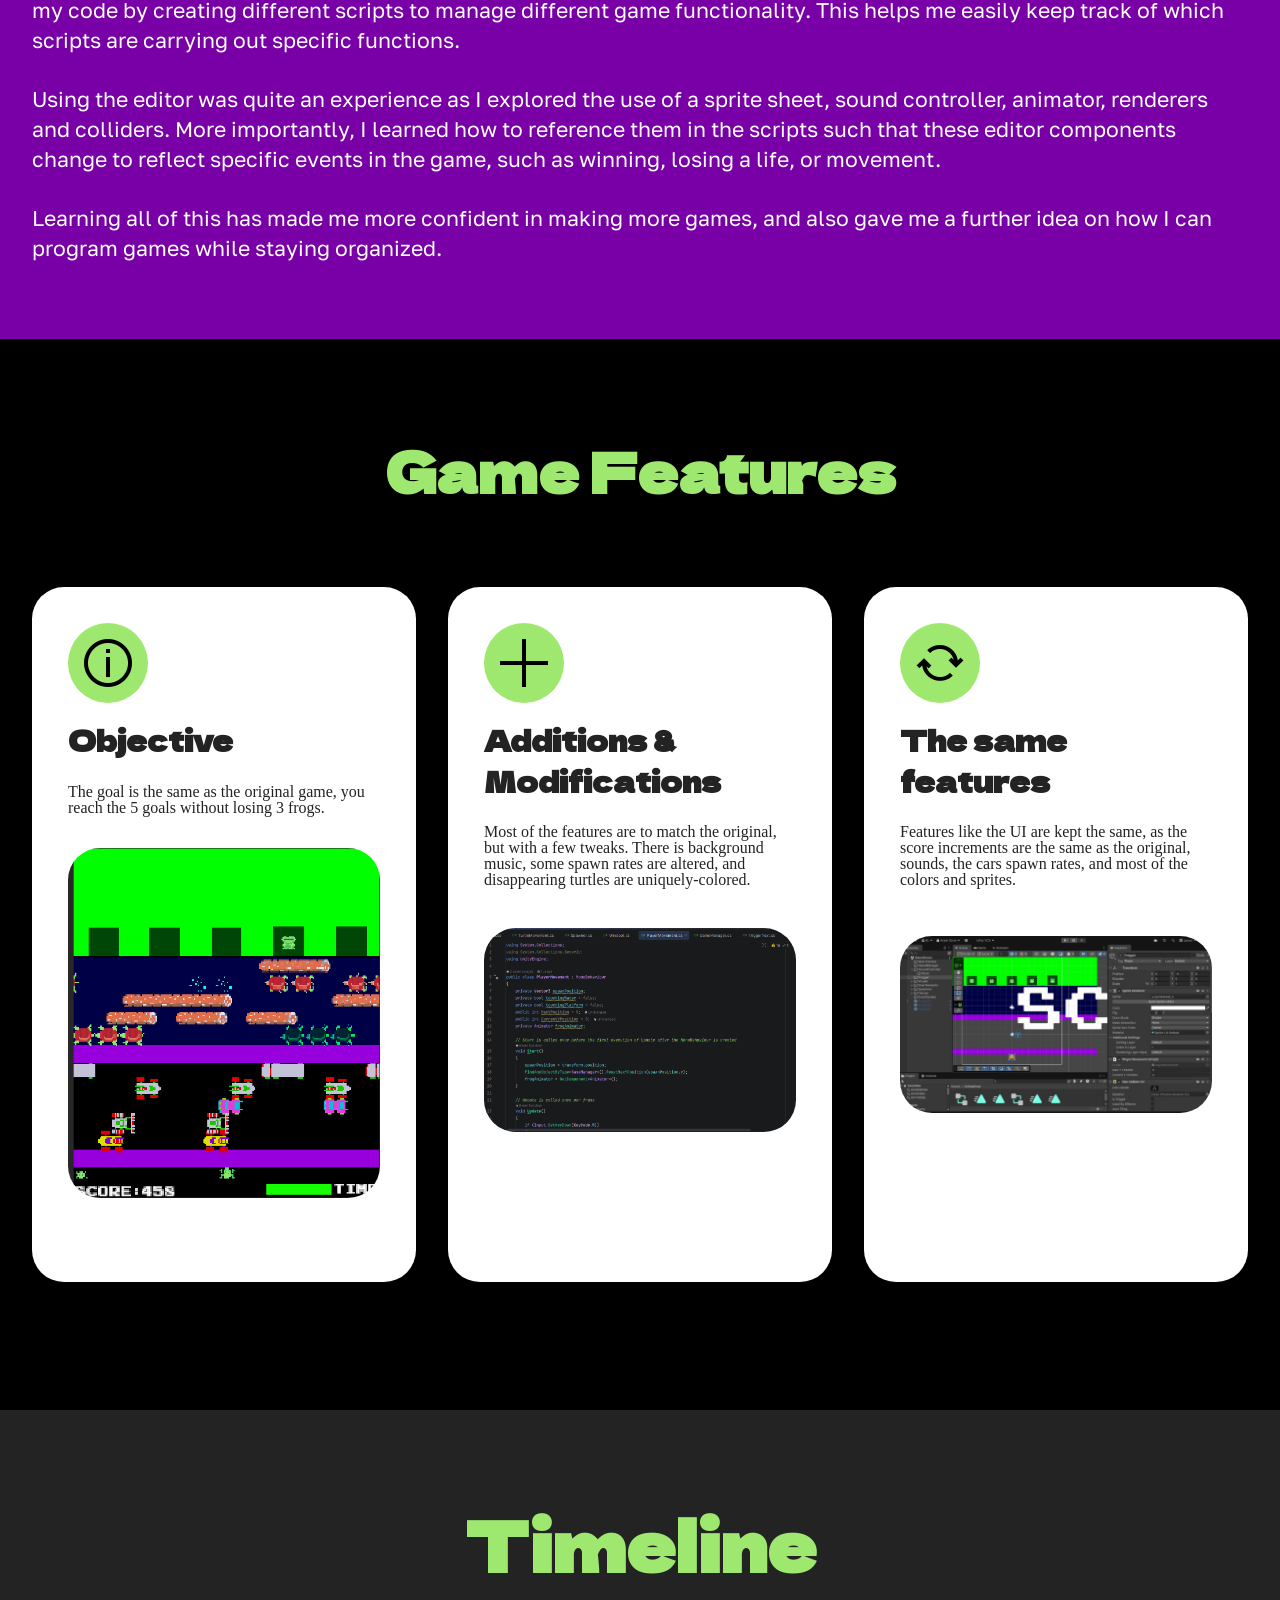
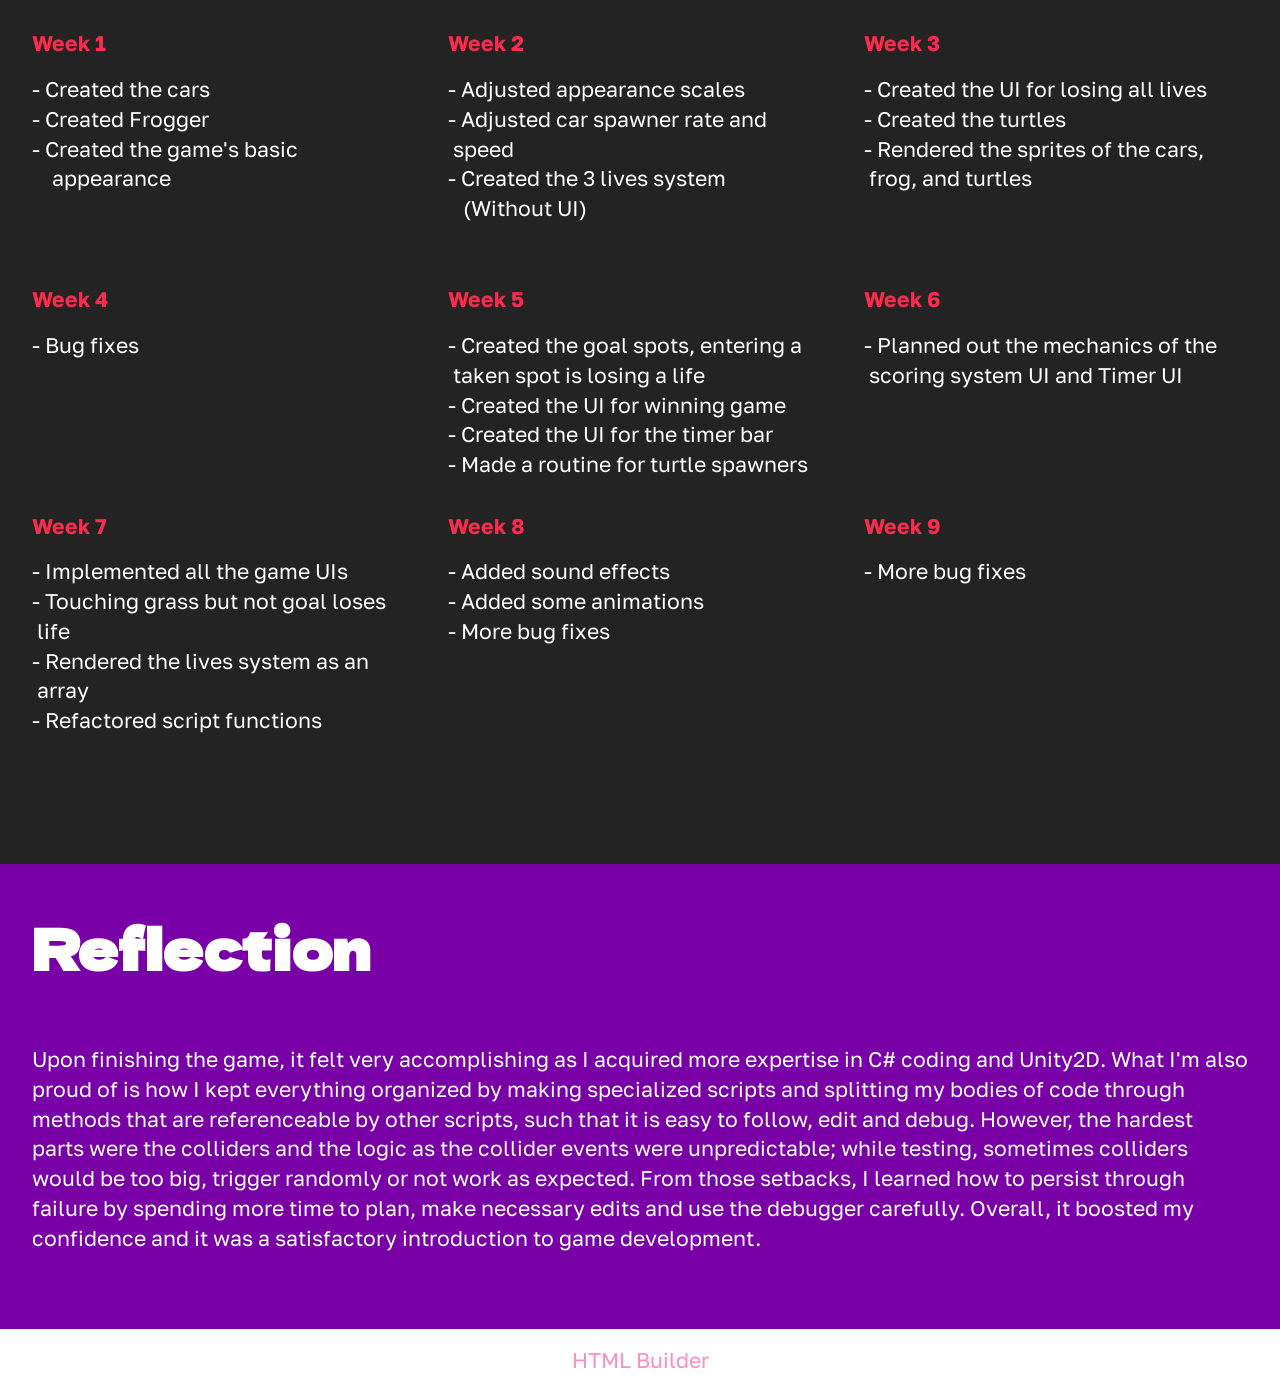
==== commit 295d85ac: "Update frogger page with game link" ====
--- a/frogger.html
+++ b/frogger.html
@@ -19,7 +19,7 @@
   <noscript><link rel="stylesheet" href="https://fonts.googleapis.com/css?family=Dela+Gothic+One:400&display=swap"></noscript>
   <link rel="preload" href="https://fonts.googleapis.com/css?family=Golos+Text:400,500,600,700,800,900&display=swap" as="style" onload="this.onload=null;this.rel='stylesheet'">
   <noscript><link rel="stylesheet" href="https://fonts.googleapis.com/css?family=Golos+Text:400,500,600,700,800,900&display=swap"></noscript>
-  <link rel="preload" as="style" href="assets/mobirise/css/mbr-additional.css?v=uBdrTG"><link rel="stylesheet" href="assets/mobirise/css/mbr-additional.css?v=uBdrTG" type="text/css">
+  <link rel="preload" as="style" href="assets/mobirise/css/mbr-additional.css?v=BBflEW"><link rel="stylesheet" href="assets/mobirise/css/mbr-additional.css?v=BBflEW" type="text/css">
 
   
   
@@ -71,11 +71,39 @@
             <div class="title col-md-12 col-lg-12">
                 <h3 class="mbr-section-title mbr-fonts-style align-center mt-0 mb-0 display-2"><strong>Frogger-Inspired Arcade Game</strong></h3>
                 <h4 class="mbr-section-subtitle align-center mbr-fonts-style mt-4 display-7">
-                My very first game inspiration</h4>
+                My very first game inspiration<strong><br></strong></h4>
                 
             </div>
         </div>
     </div>
+</section>
+
+<section data-bs-version="5.1" class="features034 cid-vp52NDi2pv" id="features034-k">	
+    
+
+	
+	
+	<div class="container">
+		<div class="row justify-content-center">
+			<div class="col-12 content-head">
+				
+			</div>
+		</div>
+		<div class="row">
+			
+			<div class="item features-without-image col-12 col-lg-12 active">
+				<div class="item-wrapper">
+					<div class="iconfont-wrapper">
+						<span class="mbr-iconfont mobi-mbri-hearth mobi-mbri" style="font-size: 1px;"></span>
+					</div>
+					<div class="card-box">
+						<h4 class="card-title mbr-fonts-style mb-0 display-7"><strong>Try my game here:<br><a href="https://good-herobrine-776.github.io/frogger/" class="text-primary" target="_blank"><b>https://good-herobrine-776.github.io/frogger/</b></a></strong></h4>
+						
+					</div>
+				</div>
+			</div>
+		</div>
+	</div>
 </section>
 
 <section data-bs-version="5.1" class="start article4 cid-vlAc3aQcBn" id="article04-4">
@@ -302,7 +330,7 @@
             </div>
         </div>
     </div>
-</section><section class="display-7" style="padding: 0;align-items: center;justify-content: center;flex-wrap: wrap;    align-content: center;display: flex;position: relative;height: 4rem;"><a href="https://mobiri.se/" style="flex: 1 1;height: 4rem;position: absolute;width: 100%;z-index: 1;"><img alt="" style="height: 4rem;" src="[data-uri]"></a><p style="margin: 0;text-align: center;" class="display-7">&#8204;</p><a style="z-index:1" href="https://mobirise.com/builder/ai-website-generator.html">AI Website Generator</a></section><script src="assets/bootstrap/js/bootstrap.bundle.min.js"></script>  <script src="assets/smoothscroll/smooth-scroll.js"></script>  <script src="assets/ytplayer/index.js"></script>  <script src="assets/dropdown/js/navbar-dropdown.js"></script>  <script src="assets/theme/js/script.js"></script>  
+</section><section class="display-7" style="padding: 0;align-items: center;justify-content: center;flex-wrap: wrap;    align-content: center;display: flex;position: relative;height: 4rem;"><a href="https://mobiri.se/" style="flex: 1 1;height: 4rem;position: absolute;width: 100%;z-index: 1;"><img alt="" style="height: 4rem;" src="[data-uri]"></a><p style="margin: 0;text-align: center;" class="display-7">&#8204;</p><a style="z-index:1" href="https://mobirise.com/html-builder.html">HTML Builder</a></section><script src="assets/bootstrap/js/bootstrap.bundle.min.js"></script>  <script src="assets/smoothscroll/smooth-scroll.js"></script>  <script src="assets/ytplayer/index.js"></script>  <script src="assets/dropdown/js/navbar-dropdown.js"></script>  <script src="assets/theme/js/script.js"></script>  
   
   
 </body>
--- a/assets/mobirise/css/mbr-additional.css
+++ b/assets/mobirise/css/mbr-additional.css
@@ -1377,6 +1377,56 @@
 .cid-vlAb08CuuF .mbr-section-title {
   color: #163300;
 }
+.cid-vp52NDi2pv {
+  padding-top: 3rem;
+  padding-bottom: 1rem;
+  background-color: #ffffff;
+}
+.cid-vp52NDi2pv .justify-content-center {
+  align-items: center;
+}
+.cid-vp52NDi2pv .mbr-fallback-image.disabled {
+  display: none;
+}
+.cid-vp52NDi2pv .mbr-fallback-image {
+  display: block;
+  background-size: cover;
+  background-position: center center;
+  width: 100%;
+  height: 100%;
+  position: absolute;
+  top: 0;
+}
+.cid-vp52NDi2pv .item-wrapper {
+  display: flex;
+  margin-bottom: 2rem;
+  align-items: center;
+}
+@media (max-width: 767px) {
+  .cid-vp52NDi2pv .item-wrapper {
+    margin-bottom: 1rem;
+  }
+}
+.cid-vp52NDi2pv .iconfont-wrapper {
+  padding-right: 1.5rem;
+}
+.cid-vp52NDi2pv .content-head {
+  max-width: 800px;
+}
+.cid-vp52NDi2pv .mbr-iconfont {
+  display: inline-flex;
+  font-size: 2rem;
+  color: #ffffff;
+  width: 80px;
+  justify-content: center;
+  align-items: center;
+  background: #ffffff;
+  height: 80px;
+  border-radius: 50%;
+}
+.cid-vp52NDi2pv .card-title {
+  text-align: center;
+}
 .cid-vlAc3aQcBn {
   padding-top: 8rem;
   padding-bottom: 8rem;
--- a/assets/mobirise/css/mbr-additional.css
+++ b/assets/mobirise/css/mbr-additional.css
@@ -1377,6 +1377,56 @@
 .cid-vlAb08CuuF .mbr-section-title {
   color: #163300;
 }
+.cid-vp52NDi2pv {
+  padding-top: 3rem;
+  padding-bottom: 1rem;
+  background-color: #ffffff;
+}
+.cid-vp52NDi2pv .justify-content-center {
+  align-items: center;
+}
+.cid-vp52NDi2pv .mbr-fallback-image.disabled {
+  display: none;
+}
+.cid-vp52NDi2pv .mbr-fallback-image {
+  display: block;
+  background-size: cover;
+  background-position: center center;
+  width: 100%;
+  height: 100%;
+  position: absolute;
+  top: 0;
+}
+.cid-vp52NDi2pv .item-wrapper {
+  display: flex;
+  margin-bottom: 2rem;
+  align-items: center;
+}
+@media (max-width: 767px) {
+  .cid-vp52NDi2pv .item-wrapper {
+    margin-bottom: 1rem;
+  }
+}
+.cid-vp52NDi2pv .iconfont-wrapper {
+  padding-right: 1.5rem;
+}
+.cid-vp52NDi2pv .content-head {
+  max-width: 800px;
+}
+.cid-vp52NDi2pv .mbr-iconfont {
+  display: inline-flex;
+  font-size: 2rem;
+  color: #ffffff;
+  width: 80px;
+  justify-content: center;
+  align-items: center;
+  background: #ffffff;
+  height: 80px;
+  border-radius: 50%;
+}
+.cid-vp52NDi2pv .card-title {
+  text-align: center;
+}
 .cid-vlAc3aQcBn {
   padding-top: 8rem;
   padding-bottom: 8rem;
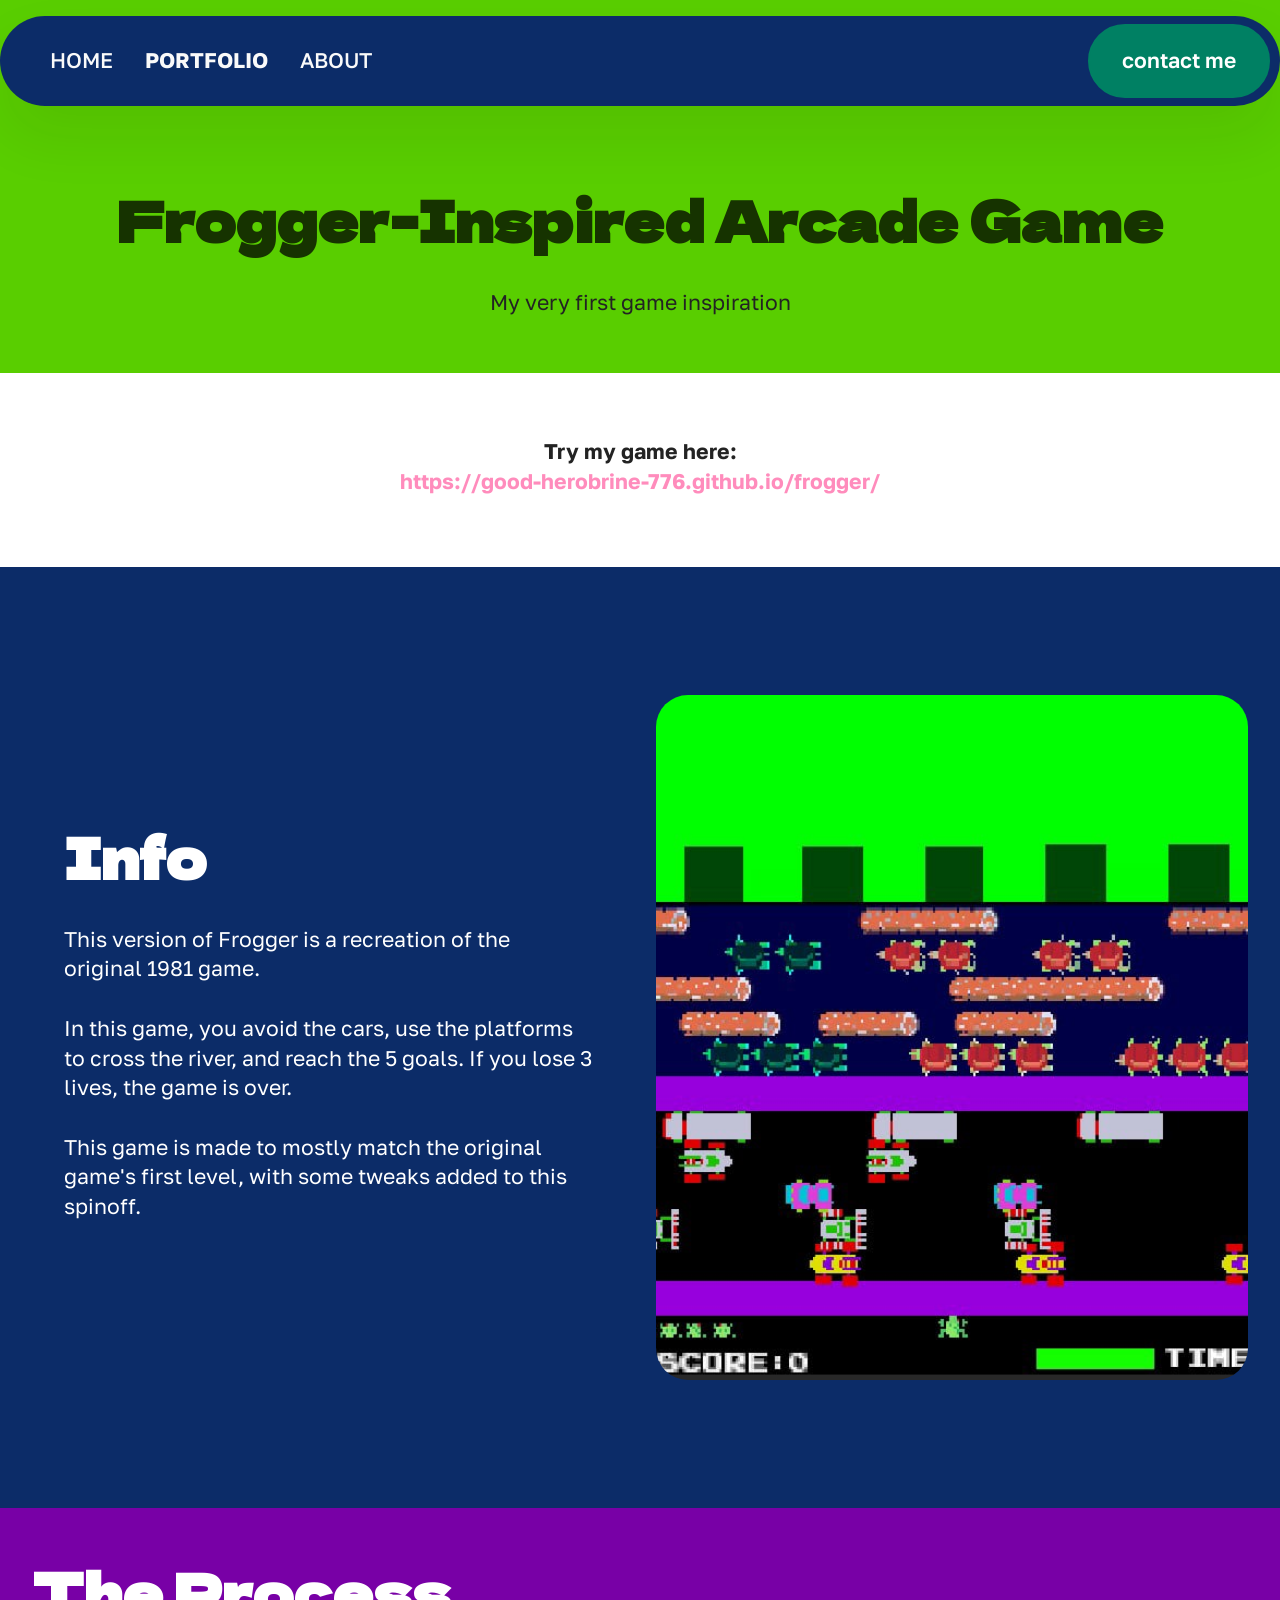
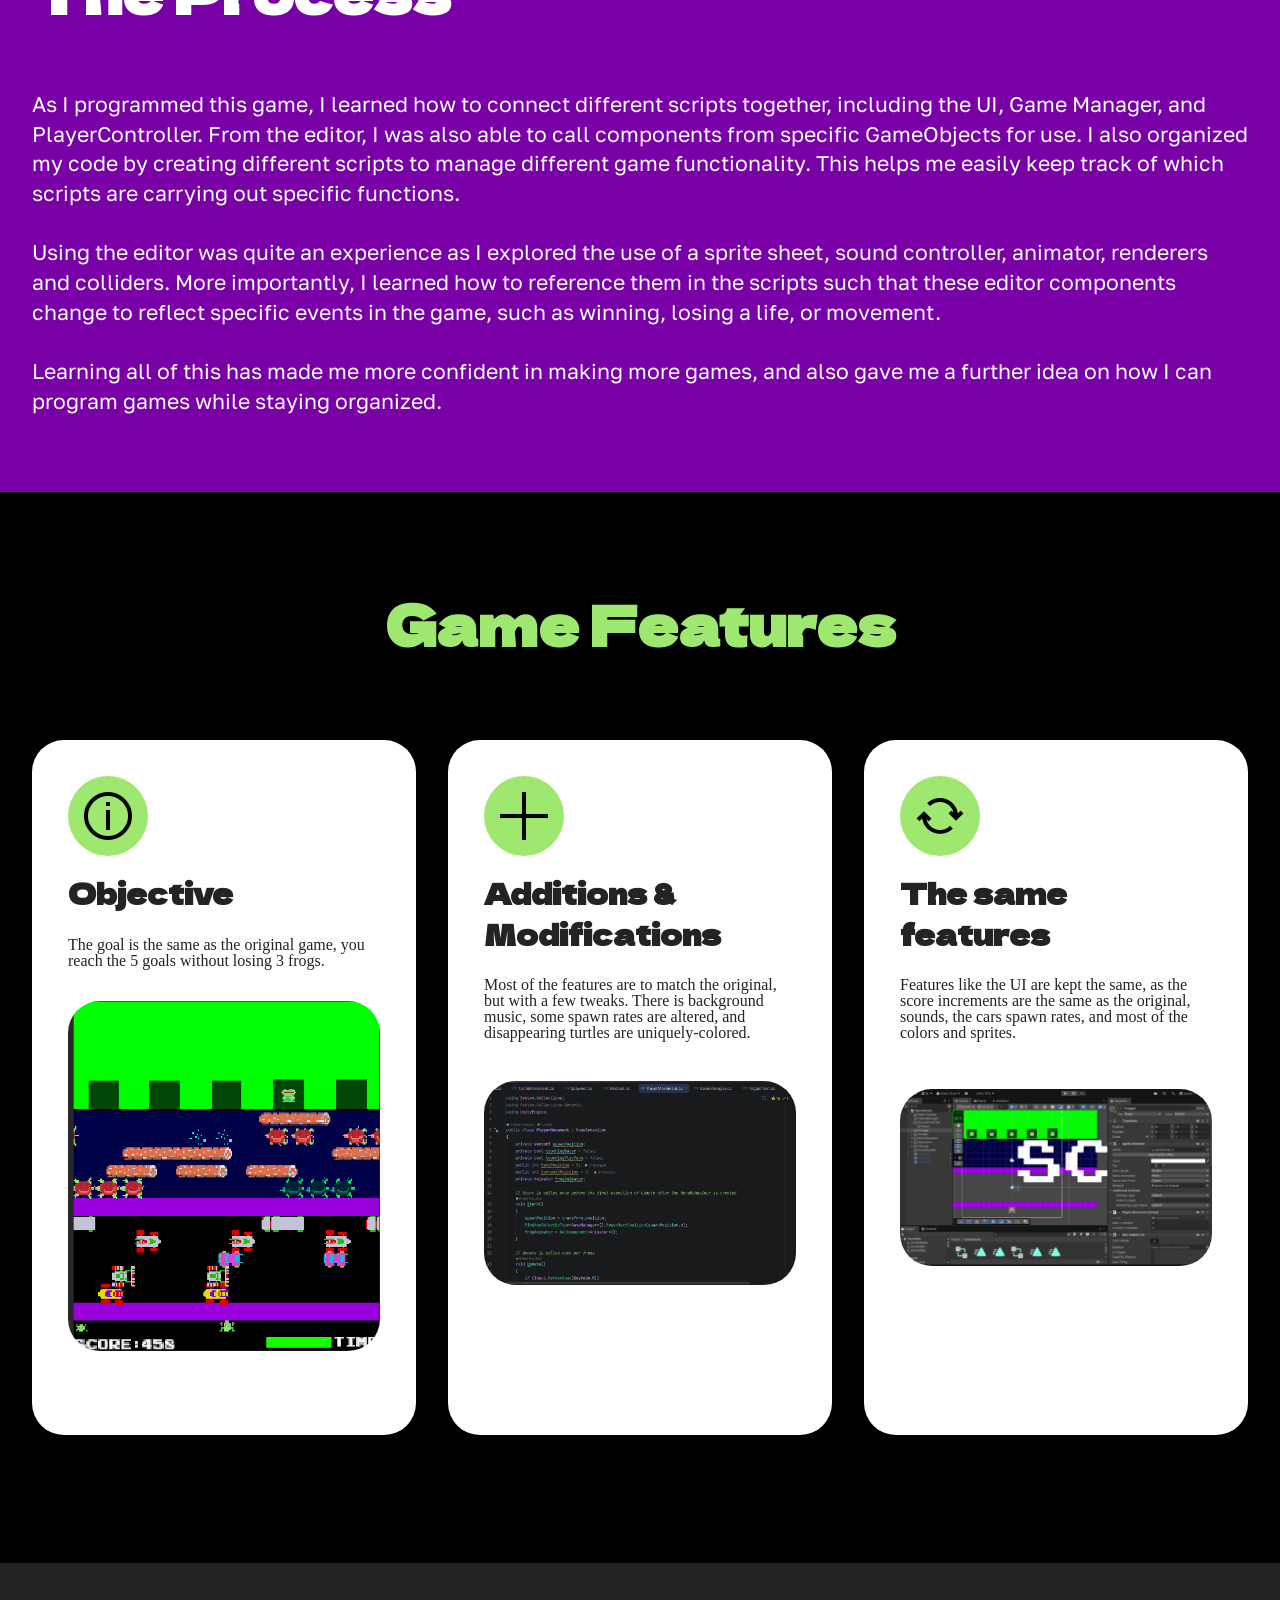
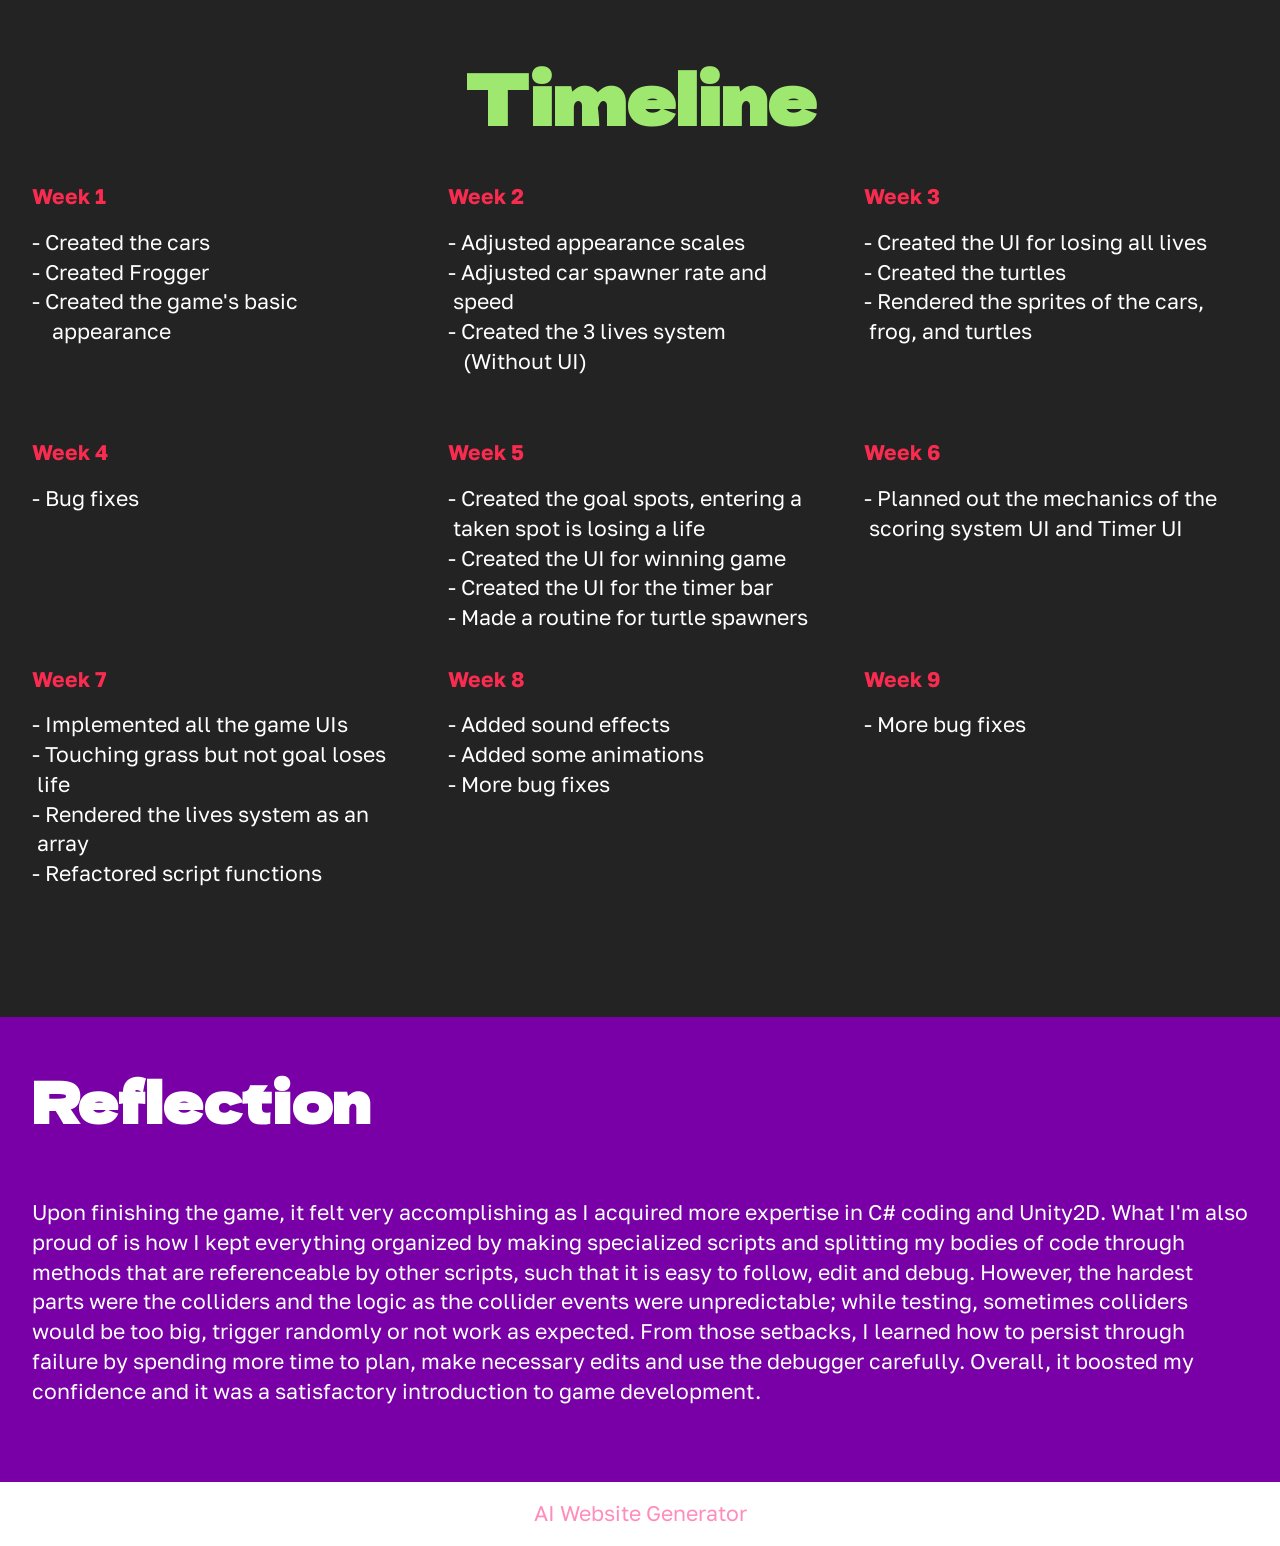
==== commit 1ab5742e: "fix spacing" ====
--- a/frogger.html
+++ b/frogger.html
@@ -19,7 +19,7 @@
   <noscript><link rel="stylesheet" href="https://fonts.googleapis.com/css?family=Dela+Gothic+One:400&display=swap"></noscript>
   <link rel="preload" href="https://fonts.googleapis.com/css?family=Golos+Text:400,500,600,700,800,900&display=swap" as="style" onload="this.onload=null;this.rel='stylesheet'">
   <noscript><link rel="stylesheet" href="https://fonts.googleapis.com/css?family=Golos+Text:400,500,600,700,800,900&display=swap"></noscript>
-  <link rel="preload" as="style" href="assets/mobirise/css/mbr-additional.css?v=BBflEW"><link rel="stylesheet" href="assets/mobirise/css/mbr-additional.css?v=BBflEW" type="text/css">
+  <link rel="preload" as="style" href="assets/mobirise/css/mbr-additional.css?v=UbNsMn"><link rel="stylesheet" href="assets/mobirise/css/mbr-additional.css?v=UbNsMn" type="text/css">
 
   
   
@@ -69,6 +69,22 @@
     <div class="container">
         <div class="row justify-content-center">
             <div class="title col-md-12 col-lg-12">
+                <h3 class="mbr-section-title mbr-fonts-style align-center mt-0 mb-0 display-2">&nbsp;</h3>
+                <h4 class="mbr-section-subtitle align-center mbr-fonts-style mt-4 display-7"><strong></strong></h4>
+                
+            </div>
+        </div>
+    </div>
+</section>
+
+<section data-bs-version="5.1" class="article11 cid-vp540uMVGY" id="article11-l">
+    
+
+    
+    
+    <div class="container">
+        <div class="row justify-content-center">
+            <div class="title col-md-12 col-lg-12">
                 <h3 class="mbr-section-title mbr-fonts-style align-center mt-0 mb-0 display-2"><strong>Frogger-Inspired Arcade Game</strong></h3>
                 <h4 class="mbr-section-subtitle align-center mbr-fonts-style mt-4 display-7">
                 My very first game inspiration<strong><br></strong></h4>
@@ -78,32 +94,21 @@
     </div>
 </section>
 
-<section data-bs-version="5.1" class="features034 cid-vp52NDi2pv" id="features034-k">	
-    
-
-	
-	
-	<div class="container">
-		<div class="row justify-content-center">
-			<div class="col-12 content-head">
-				
-			</div>
-		</div>
-		<div class="row">
-			
-			<div class="item features-without-image col-12 col-lg-12 active">
-				<div class="item-wrapper">
-					<div class="iconfont-wrapper">
-						<span class="mbr-iconfont mobi-mbri-hearth mobi-mbri" style="font-size: 1px;"></span>
-					</div>
-					<div class="card-box">
-						<h4 class="card-title mbr-fonts-style mb-0 display-7"><strong>Try my game here:<br><a href="https://good-herobrine-776.github.io/frogger/" class="text-primary" target="_blank"><b>https://good-herobrine-776.github.io/frogger/</b></a></strong></h4>
-						
-					</div>
-				</div>
-			</div>
-		</div>
-	</div>
+<section data-bs-version="5.1" class="article11 cid-vp54JPuj21" id="article11-n">
+    
+
+    
+    
+    <div class="container">
+        <div class="row justify-content-center">
+            <div class="title col-md-12 col-lg-10">
+                <h3 class="mbr-section-title mbr-fonts-style align-center mt-0 mb-0 display-7"><strong>Try my game here:
+</strong><div><a href="https://good-herobrine-776.github.io/frogger/" class="text-primary" target="_blank"><strong>https://good-herobrine-776.github.io/frogger/</strong></a></div></h3>
+                <h4 class="mbr-section-subtitle align-center mbr-fonts-style mt-4 display-7">&nbsp;</h4>
+                
+            </div>
+        </div>
+    </div>
 </section>
 
 <section data-bs-version="5.1" class="start article4 cid-vlAc3aQcBn" id="article04-4">
@@ -330,7 +335,7 @@
             </div>
         </div>
     </div>
-</section><section class="display-7" style="padding: 0;align-items: center;justify-content: center;flex-wrap: wrap;    align-content: center;display: flex;position: relative;height: 4rem;"><a href="https://mobiri.se/" style="flex: 1 1;height: 4rem;position: absolute;width: 100%;z-index: 1;"><img alt="" style="height: 4rem;" src="[data-uri]"></a><p style="margin: 0;text-align: center;" class="display-7">&#8204;</p><a style="z-index:1" href="https://mobirise.com/html-builder.html">HTML Builder</a></section><script src="assets/bootstrap/js/bootstrap.bundle.min.js"></script>  <script src="assets/smoothscroll/smooth-scroll.js"></script>  <script src="assets/ytplayer/index.js"></script>  <script src="assets/dropdown/js/navbar-dropdown.js"></script>  <script src="assets/theme/js/script.js"></script>  
+</section><section class="display-7" style="padding: 0;align-items: center;justify-content: center;flex-wrap: wrap;    align-content: center;display: flex;position: relative;height: 4rem;"><a href="https://mobiri.se/" style="flex: 1 1;height: 4rem;position: absolute;width: 100%;z-index: 1;"><img alt="" style="height: 4rem;" src="[data-uri]"></a><p style="margin: 0;text-align: center;" class="display-7">&#8204;</p><a style="z-index:1" href="https://mobirise.com/builder/ai-website-generator.html">AI Website Generator</a></section><script src="assets/bootstrap/js/bootstrap.bundle.min.js"></script>  <script src="assets/smoothscroll/smooth-scroll.js"></script>  <script src="assets/ytplayer/index.js"></script>  <script src="assets/dropdown/js/navbar-dropdown.js"></script>  <script src="assets/theme/js/script.js"></script>  
   
   
 </body>
--- a/assets/mobirise/css/mbr-additional.css
+++ b/assets/mobirise/css/mbr-additional.css
@@ -1358,8 +1358,8 @@
   }
 }
 .cid-vlAb08CuuF {
-  padding-top: 3rem;
-  padding-bottom: 3rem;
+  padding-top: 0rem;
+  padding-bottom: 1rem;
   background-color: #59ce00;
 }
 .cid-vlAb08CuuF .mbr-fallback-image.disabled {
@@ -1377,18 +1377,15 @@
 .cid-vlAb08CuuF .mbr-section-title {
   color: #163300;
 }
-.cid-vp52NDi2pv {
-  padding-top: 3rem;
-  padding-bottom: 1rem;
-  background-color: #ffffff;
-}
-.cid-vp52NDi2pv .justify-content-center {
-  align-items: center;
-}
-.cid-vp52NDi2pv .mbr-fallback-image.disabled {
+.cid-vp540uMVGY {
+  padding-top: 4rem;
+  padding-bottom: 3rem;
+  background-color: #59ce00;
+}
+.cid-vp540uMVGY .mbr-fallback-image.disabled {
   display: none;
 }
-.cid-vp52NDi2pv .mbr-fallback-image {
+.cid-vp540uMVGY .mbr-fallback-image {
   display: block;
   background-size: cover;
   background-position: center center;
@@ -1397,35 +1394,28 @@
   position: absolute;
   top: 0;
 }
-.cid-vp52NDi2pv .item-wrapper {
-  display: flex;
-  margin-bottom: 2rem;
-  align-items: center;
-}
-@media (max-width: 767px) {
-  .cid-vp52NDi2pv .item-wrapper {
-    margin-bottom: 1rem;
-  }
-}
-.cid-vp52NDi2pv .iconfont-wrapper {
-  padding-right: 1.5rem;
-}
-.cid-vp52NDi2pv .content-head {
-  max-width: 800px;
-}
-.cid-vp52NDi2pv .mbr-iconfont {
-  display: inline-flex;
-  font-size: 2rem;
-  color: #ffffff;
-  width: 80px;
-  justify-content: center;
-  align-items: center;
-  background: #ffffff;
-  height: 80px;
-  border-radius: 50%;
-}
-.cid-vp52NDi2pv .card-title {
+.cid-vp540uMVGY .mbr-section-title {
+  color: #163300;
+}
+.cid-vp540uMVGY .mbr-section-subtitle {
   text-align: center;
+}
+.cid-vp54JPuj21 {
+  padding-top: 4rem;
+  padding-bottom: 0rem;
+  background-color: #ffffff;
+}
+.cid-vp54JPuj21 .mbr-fallback-image.disabled {
+  display: none;
+}
+.cid-vp54JPuj21 .mbr-fallback-image {
+  display: block;
+  background-size: cover;
+  background-position: center center;
+  width: 100%;
+  height: 100%;
+  position: absolute;
+  top: 0;
 }
 .cid-vlAc3aQcBn {
   padding-top: 8rem;
@@ -2193,8 +2183,8 @@
   }
 }
 .cid-vlLBw6tX6o {
-  padding-top: 6rem;
-  padding-bottom: 6rem;
+  padding-top: 0rem;
+  padding-bottom: 0rem;
   background-color: #ffffff;
 }
 .cid-vlLBw6tX6o .mbr-fallback-image.disabled {
@@ -2209,6 +2199,23 @@
   position: absolute;
   top: 0;
 }
+.cid-vp55d9Wc5M {
+  padding-top: 3rem;
+  padding-bottom: 6rem;
+  background-color: #ffffff;
+}
+.cid-vp55d9Wc5M .mbr-fallback-image.disabled {
+  display: none;
+}
+.cid-vp55d9Wc5M .mbr-fallback-image {
+  display: block;
+  background-size: cover;
+  background-position: center center;
+  width: 100%;
+  height: 100%;
+  position: absolute;
+  top: 0;
+}
 .cid-tIsj2q7oBw {
   padding-top: 8rem;
   padding-bottom: 8rem;
--- a/assets/mobirise/css/mbr-additional.css
+++ b/assets/mobirise/css/mbr-additional.css
@@ -1358,8 +1358,8 @@
   }
 }
 .cid-vlAb08CuuF {
-  padding-top: 3rem;
-  padding-bottom: 3rem;
+  padding-top: 0rem;
+  padding-bottom: 1rem;
   background-color: #59ce00;
 }
 .cid-vlAb08CuuF .mbr-fallback-image.disabled {
@@ -1377,18 +1377,15 @@
 .cid-vlAb08CuuF .mbr-section-title {
   color: #163300;
 }
-.cid-vp52NDi2pv {
-  padding-top: 3rem;
-  padding-bottom: 1rem;
-  background-color: #ffffff;
-}
-.cid-vp52NDi2pv .justify-content-center {
-  align-items: center;
-}
-.cid-vp52NDi2pv .mbr-fallback-image.disabled {
+.cid-vp540uMVGY {
+  padding-top: 4rem;
+  padding-bottom: 3rem;
+  background-color: #59ce00;
+}
+.cid-vp540uMVGY .mbr-fallback-image.disabled {
   display: none;
 }
-.cid-vp52NDi2pv .mbr-fallback-image {
+.cid-vp540uMVGY .mbr-fallback-image {
   display: block;
   background-size: cover;
   background-position: center center;
@@ -1397,35 +1394,28 @@
   position: absolute;
   top: 0;
 }
-.cid-vp52NDi2pv .item-wrapper {
-  display: flex;
-  margin-bottom: 2rem;
-  align-items: center;
-}
-@media (max-width: 767px) {
-  .cid-vp52NDi2pv .item-wrapper {
-    margin-bottom: 1rem;
-  }
-}
-.cid-vp52NDi2pv .iconfont-wrapper {
-  padding-right: 1.5rem;
-}
-.cid-vp52NDi2pv .content-head {
-  max-width: 800px;
-}
-.cid-vp52NDi2pv .mbr-iconfont {
-  display: inline-flex;
-  font-size: 2rem;
-  color: #ffffff;
-  width: 80px;
-  justify-content: center;
-  align-items: center;
-  background: #ffffff;
-  height: 80px;
-  border-radius: 50%;
-}
-.cid-vp52NDi2pv .card-title {
+.cid-vp540uMVGY .mbr-section-title {
+  color: #163300;
+}
+.cid-vp540uMVGY .mbr-section-subtitle {
   text-align: center;
+}
+.cid-vp54JPuj21 {
+  padding-top: 4rem;
+  padding-bottom: 0rem;
+  background-color: #ffffff;
+}
+.cid-vp54JPuj21 .mbr-fallback-image.disabled {
+  display: none;
+}
+.cid-vp54JPuj21 .mbr-fallback-image {
+  display: block;
+  background-size: cover;
+  background-position: center center;
+  width: 100%;
+  height: 100%;
+  position: absolute;
+  top: 0;
 }
 .cid-vlAc3aQcBn {
   padding-top: 8rem;
@@ -2193,8 +2183,8 @@
   }
 }
 .cid-vlLBw6tX6o {
-  padding-top: 6rem;
-  padding-bottom: 6rem;
+  padding-top: 0rem;
+  padding-bottom: 0rem;
   background-color: #ffffff;
 }
 .cid-vlLBw6tX6o .mbr-fallback-image.disabled {
@@ -2209,6 +2199,23 @@
   position: absolute;
   top: 0;
 }
+.cid-vp55d9Wc5M {
+  padding-top: 3rem;
+  padding-bottom: 6rem;
+  background-color: #ffffff;
+}
+.cid-vp55d9Wc5M .mbr-fallback-image.disabled {
+  display: none;
+}
+.cid-vp55d9Wc5M .mbr-fallback-image {
+  display: block;
+  background-size: cover;
+  background-position: center center;
+  width: 100%;
+  height: 100%;
+  position: absolute;
+  top: 0;
+}
 .cid-tIsj2q7oBw {
   padding-top: 8rem;
   padding-bottom: 8rem;
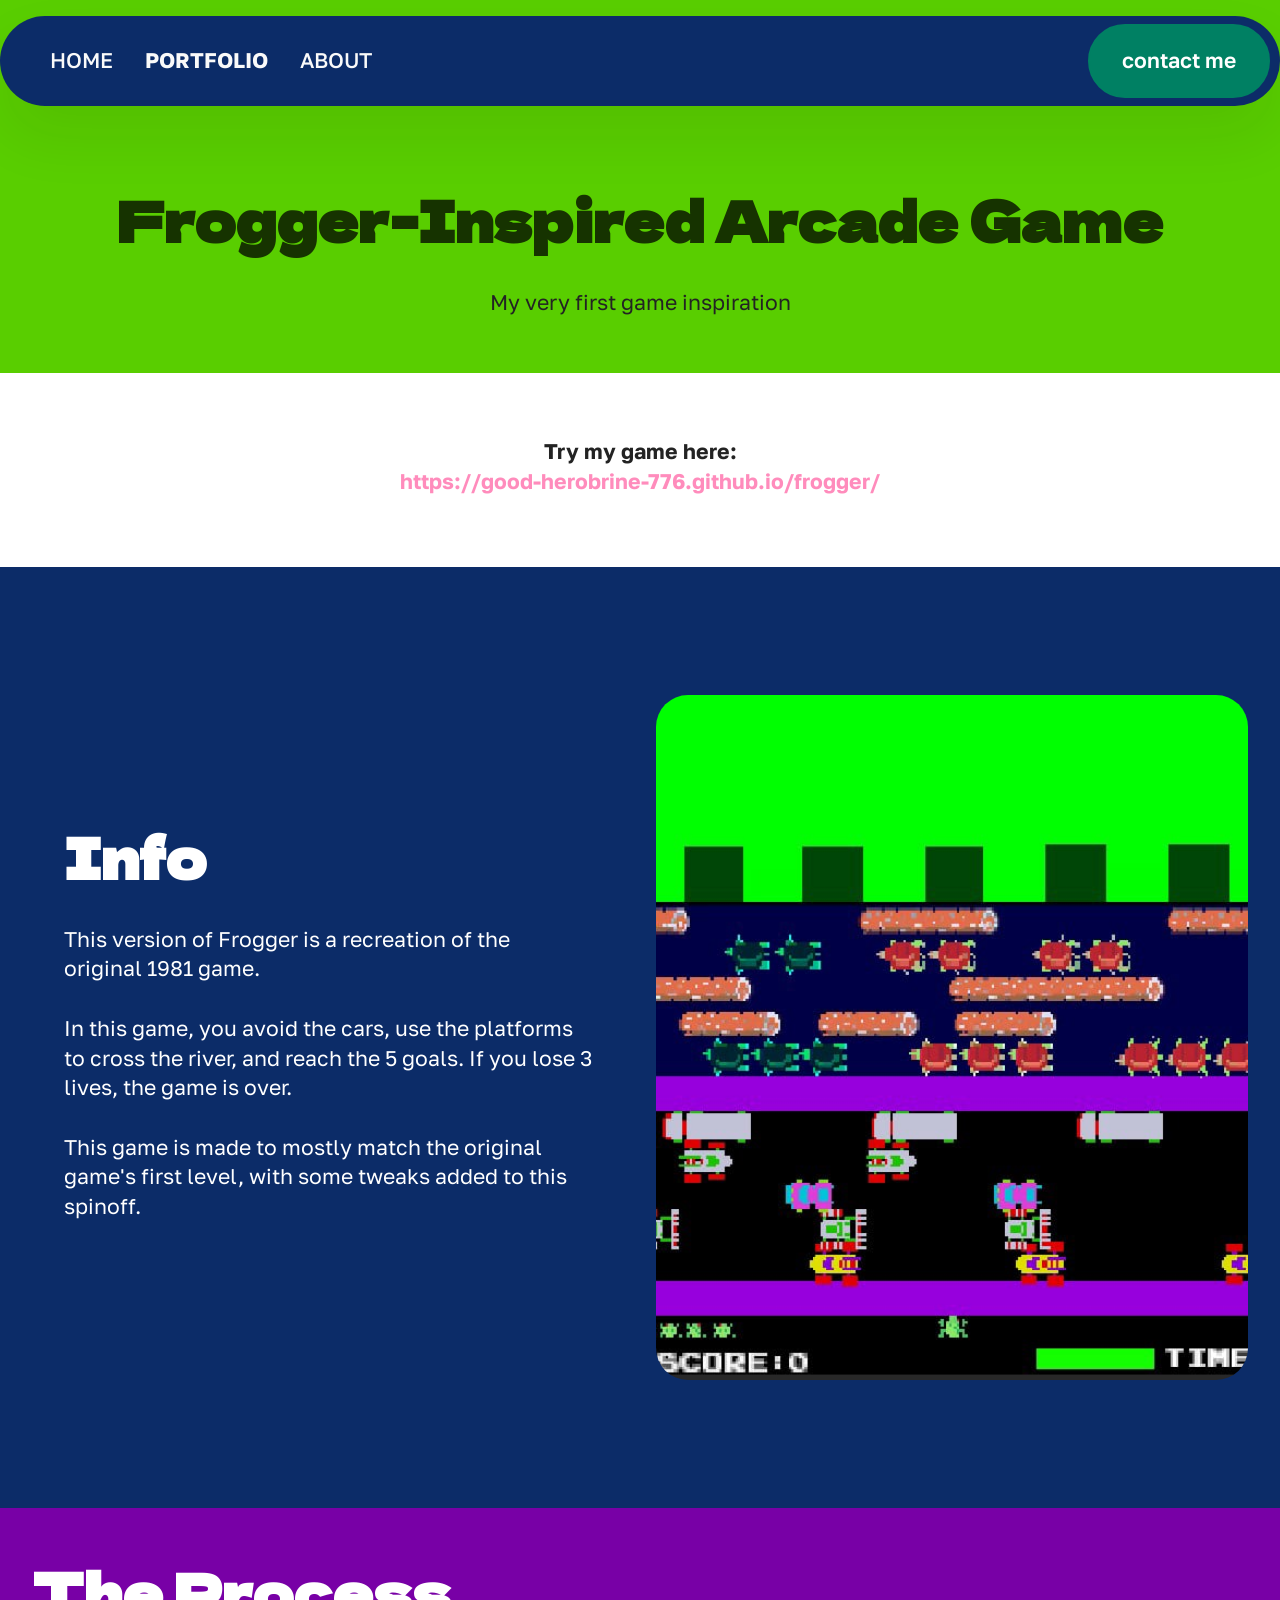
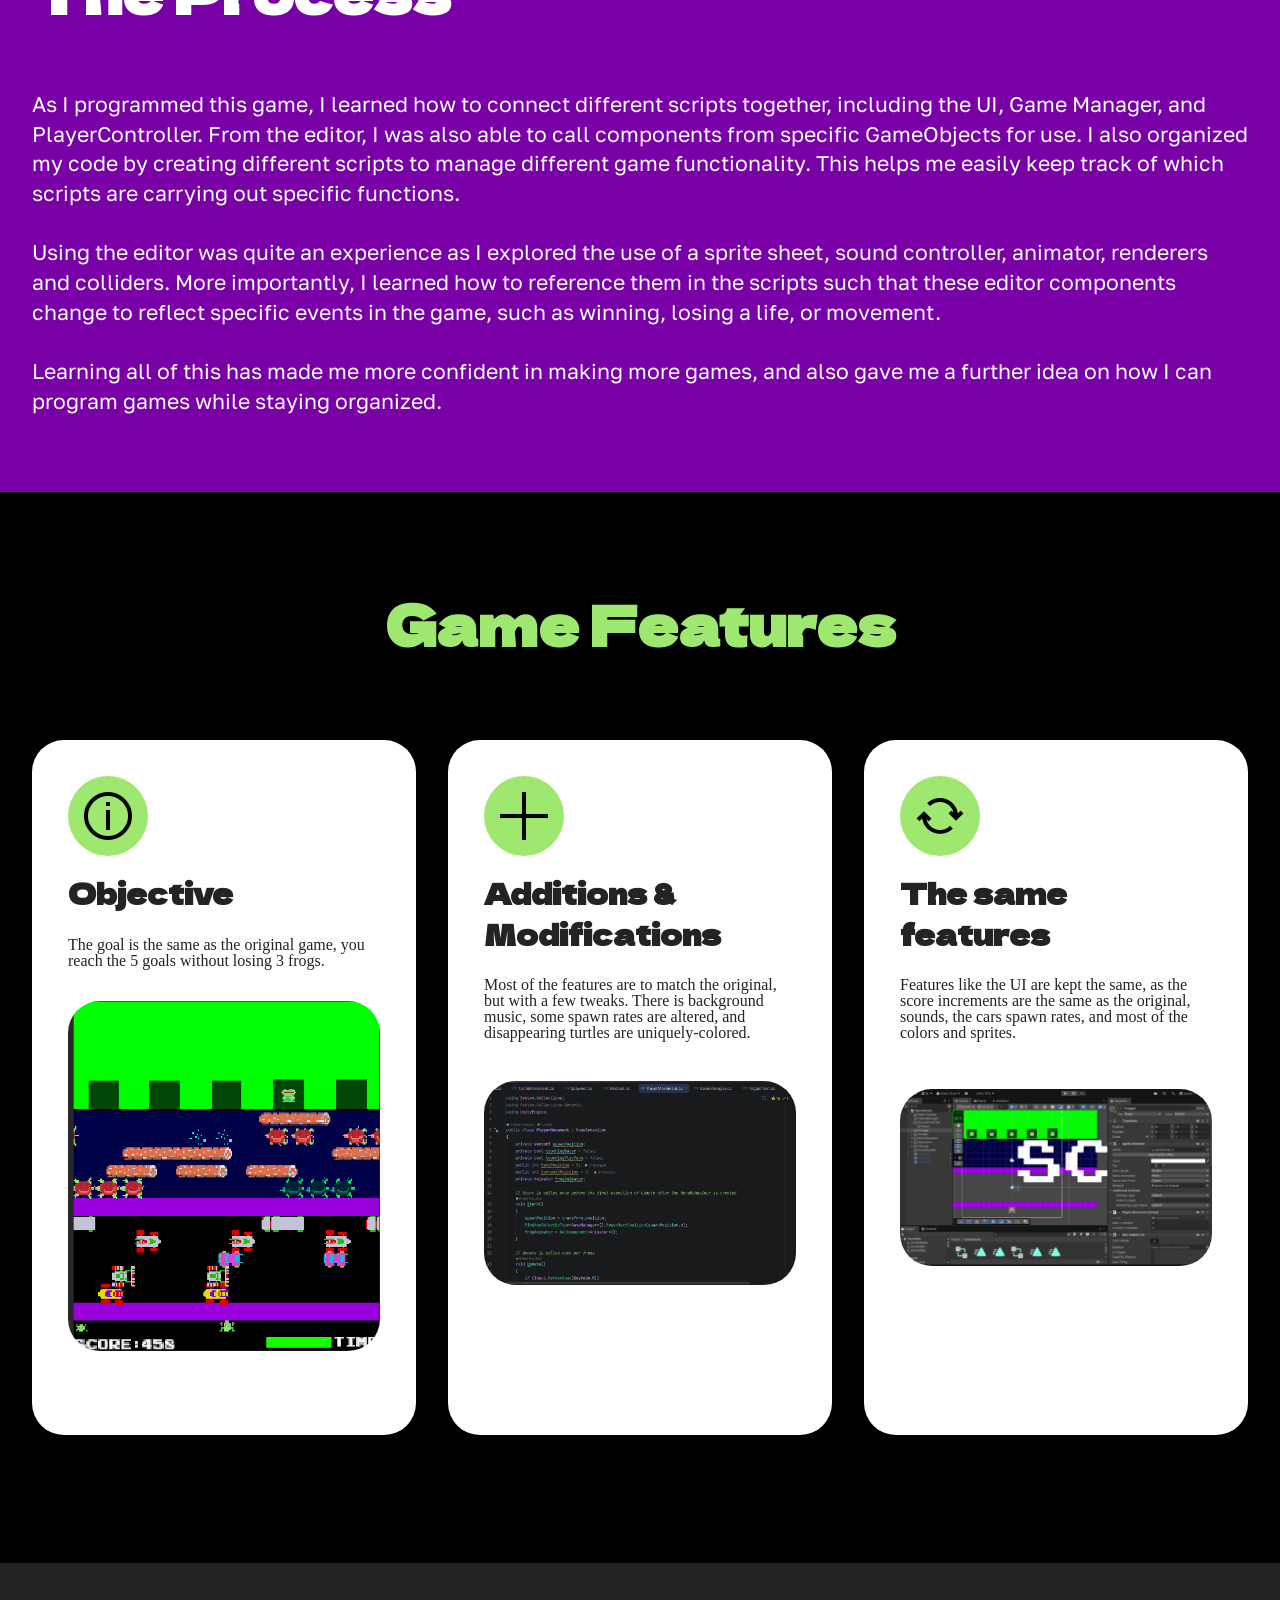
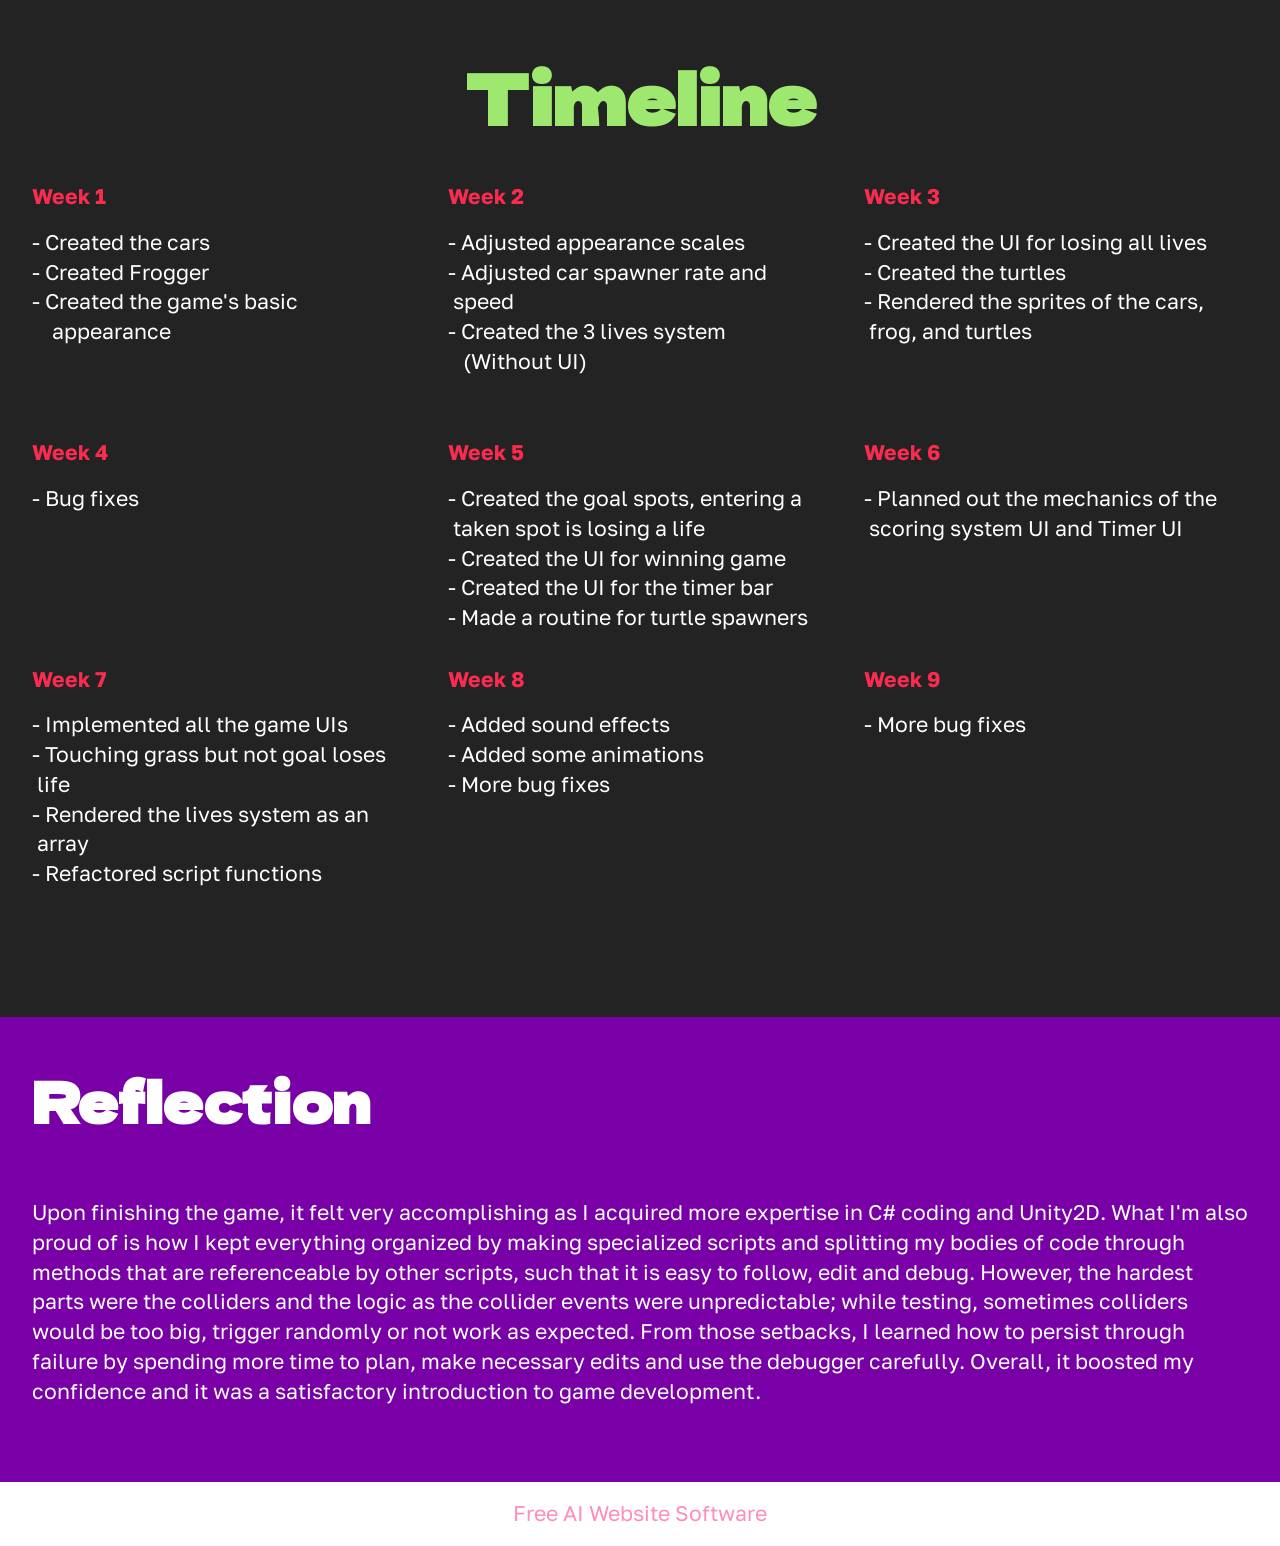
==== commit d115ee29: "fix broken links" ====
--- a/frogger.html
+++ b/frogger.html
@@ -19,7 +19,7 @@
   <noscript><link rel="stylesheet" href="https://fonts.googleapis.com/css?family=Dela+Gothic+One:400&display=swap"></noscript>
   <link rel="preload" href="https://fonts.googleapis.com/css?family=Golos+Text:400,500,600,700,800,900&display=swap" as="style" onload="this.onload=null;this.rel='stylesheet'">
   <noscript><link rel="stylesheet" href="https://fonts.googleapis.com/css?family=Golos+Text:400,500,600,700,800,900&display=swap"></noscript>
-  <link rel="preload" as="style" href="assets/mobirise/css/mbr-additional.css?v=UbNsMn"><link rel="stylesheet" href="assets/mobirise/css/mbr-additional.css?v=UbNsMn" type="text/css">
+  <link rel="preload" as="style" href="assets/mobirise/css/mbr-additional.css?v=UJkwYj"><link rel="stylesheet" href="assets/mobirise/css/mbr-additional.css?v=UJkwYj" type="text/css">
 
   
   
@@ -46,13 +46,13 @@
 			</button>
 			<div class="collapse navbar-collapse" id="navbarSupportedContent">
 				<ul class="navbar-nav nav-dropdown navbar-nav-top-padding" data-app-modern-menu="true"><li class="nav-item">
-						<a class="nav-link link show text-white display-7" href="index.html#features03-0" aria-expanded="false">HOME<strong></strong></a>
+						<a class="nav-link link show text-white text-primary display-7" href="index.html#article11-h" aria-expanded="false">HOME<strong></strong></a>
 					</li><li class="nav-item">
-						<a class="nav-link link text-white display-7" href="index.html#gallery01-2"><strong>PORTFOLIO</strong></a>
+						<a class="nav-link link text-white text-primary display-7" href="index.html#features04-g"><strong>PORTFOLIO</strong></a>
 					</li>
 					
 					<li class="nav-item">
-						<a class="nav-link link text-white display-7" href="index.html#features03-6">ABOUT<strong></strong></a>
+						<a class="nav-link link text-white text-primary display-7" href="index.html#article05-1">ABOUT<strong></strong></a>
 					</li></ul>
 				
 				<div class="navbar-buttons mbr-section-btn"><a class="btn btn-danger display-4" href="mailto:benjylaizb@gmail.com?subject=Inquiry%20about%20your%20services">contact me</a></div>
@@ -335,7 +335,7 @@
             </div>
         </div>
     </div>
-</section><section class="display-7" style="padding: 0;align-items: center;justify-content: center;flex-wrap: wrap;    align-content: center;display: flex;position: relative;height: 4rem;"><a href="https://mobiri.se/" style="flex: 1 1;height: 4rem;position: absolute;width: 100%;z-index: 1;"><img alt="" style="height: 4rem;" src="[data-uri]"></a><p style="margin: 0;text-align: center;" class="display-7">&#8204;</p><a style="z-index:1" href="https://mobirise.com/builder/ai-website-generator.html">AI Website Generator</a></section><script src="assets/bootstrap/js/bootstrap.bundle.min.js"></script>  <script src="assets/smoothscroll/smooth-scroll.js"></script>  <script src="assets/ytplayer/index.js"></script>  <script src="assets/dropdown/js/navbar-dropdown.js"></script>  <script src="assets/theme/js/script.js"></script>  
+</section><section class="display-7" style="padding: 0;align-items: center;justify-content: center;flex-wrap: wrap;    align-content: center;display: flex;position: relative;height: 4rem;"><a href="https://mobiri.se/" style="flex: 1 1;height: 4rem;position: absolute;width: 100%;z-index: 1;"><img alt="" style="height: 4rem;" src="[data-uri]"></a><p style="margin: 0;text-align: center;" class="display-7">&#8204;</p><a style="z-index:1" href="https://mobirise.com/builder/ai-website-builder.html">Free AI Website Software</a></section><script src="assets/bootstrap/js/bootstrap.bundle.min.js"></script>  <script src="assets/smoothscroll/smooth-scroll.js"></script>  <script src="assets/ytplayer/index.js"></script>  <script src="assets/dropdown/js/navbar-dropdown.js"></script>  <script src="assets/theme/js/script.js"></script>  
   
   
 </body>
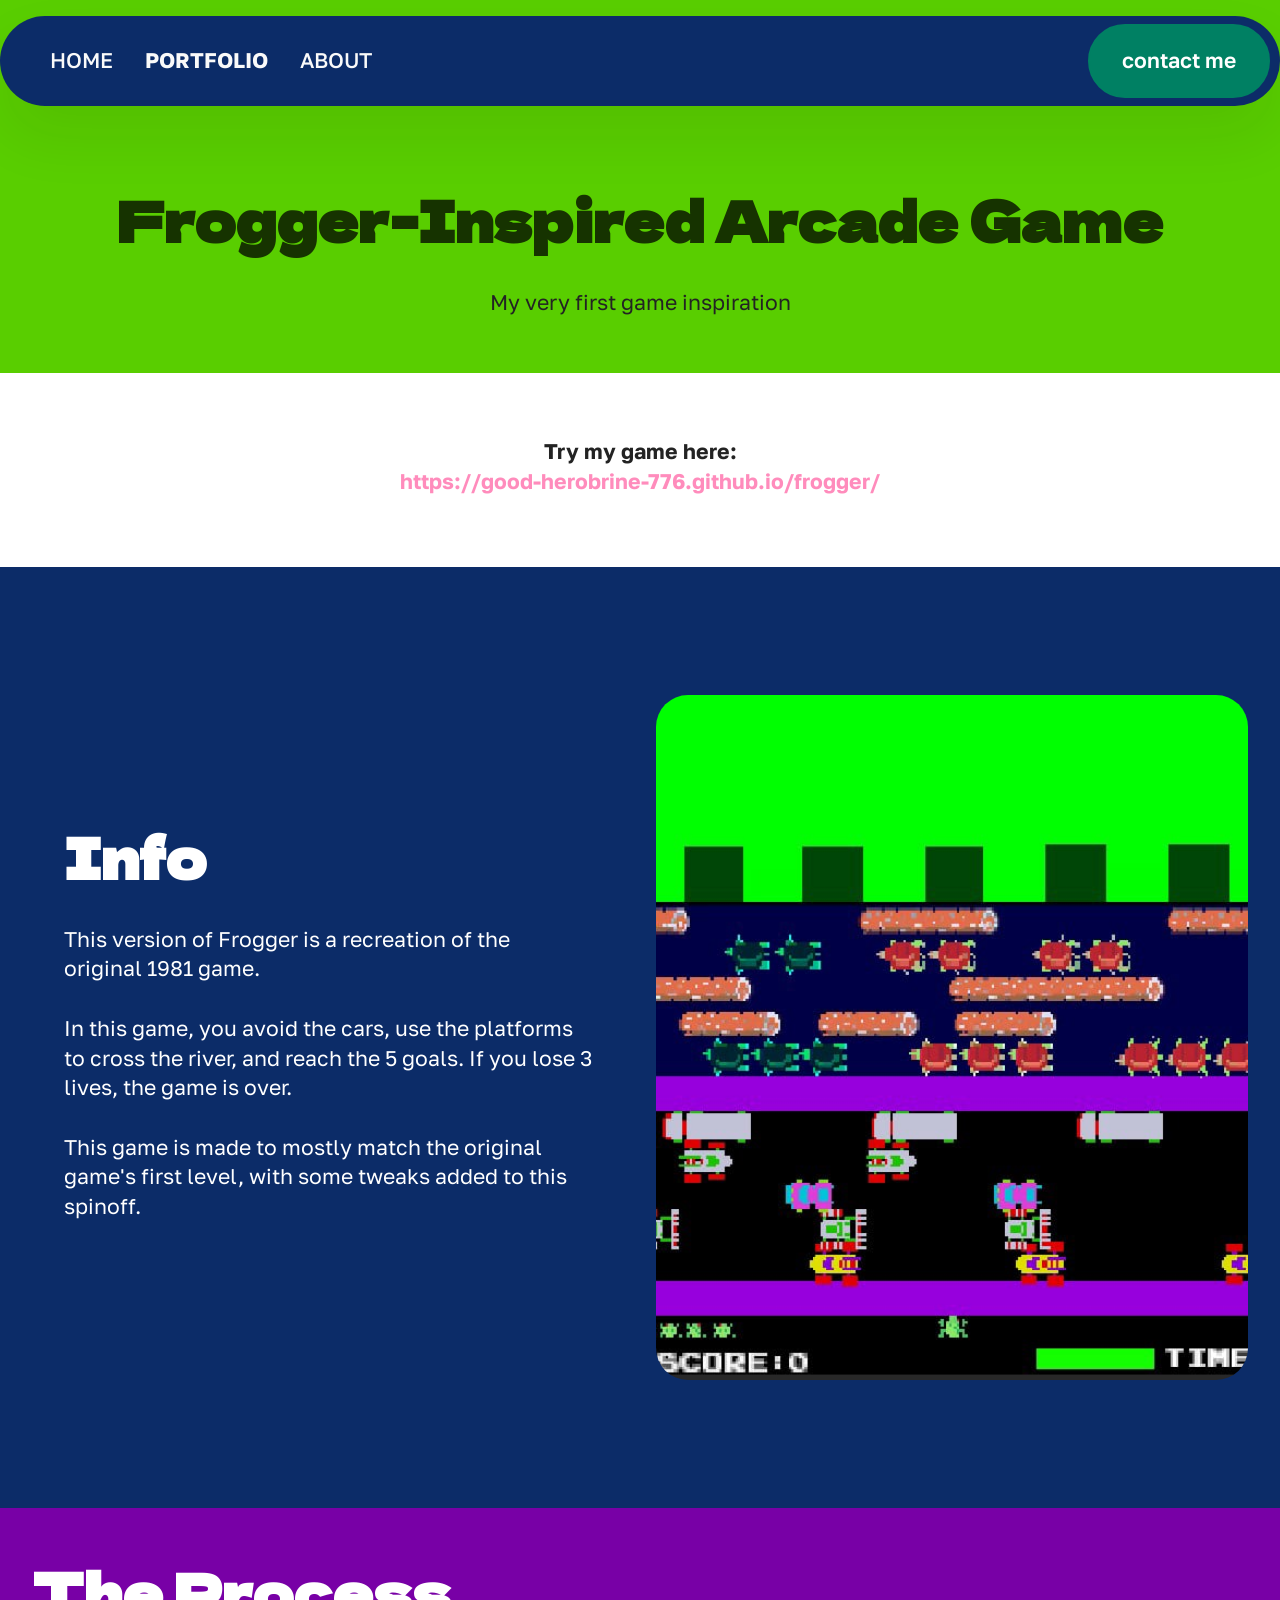
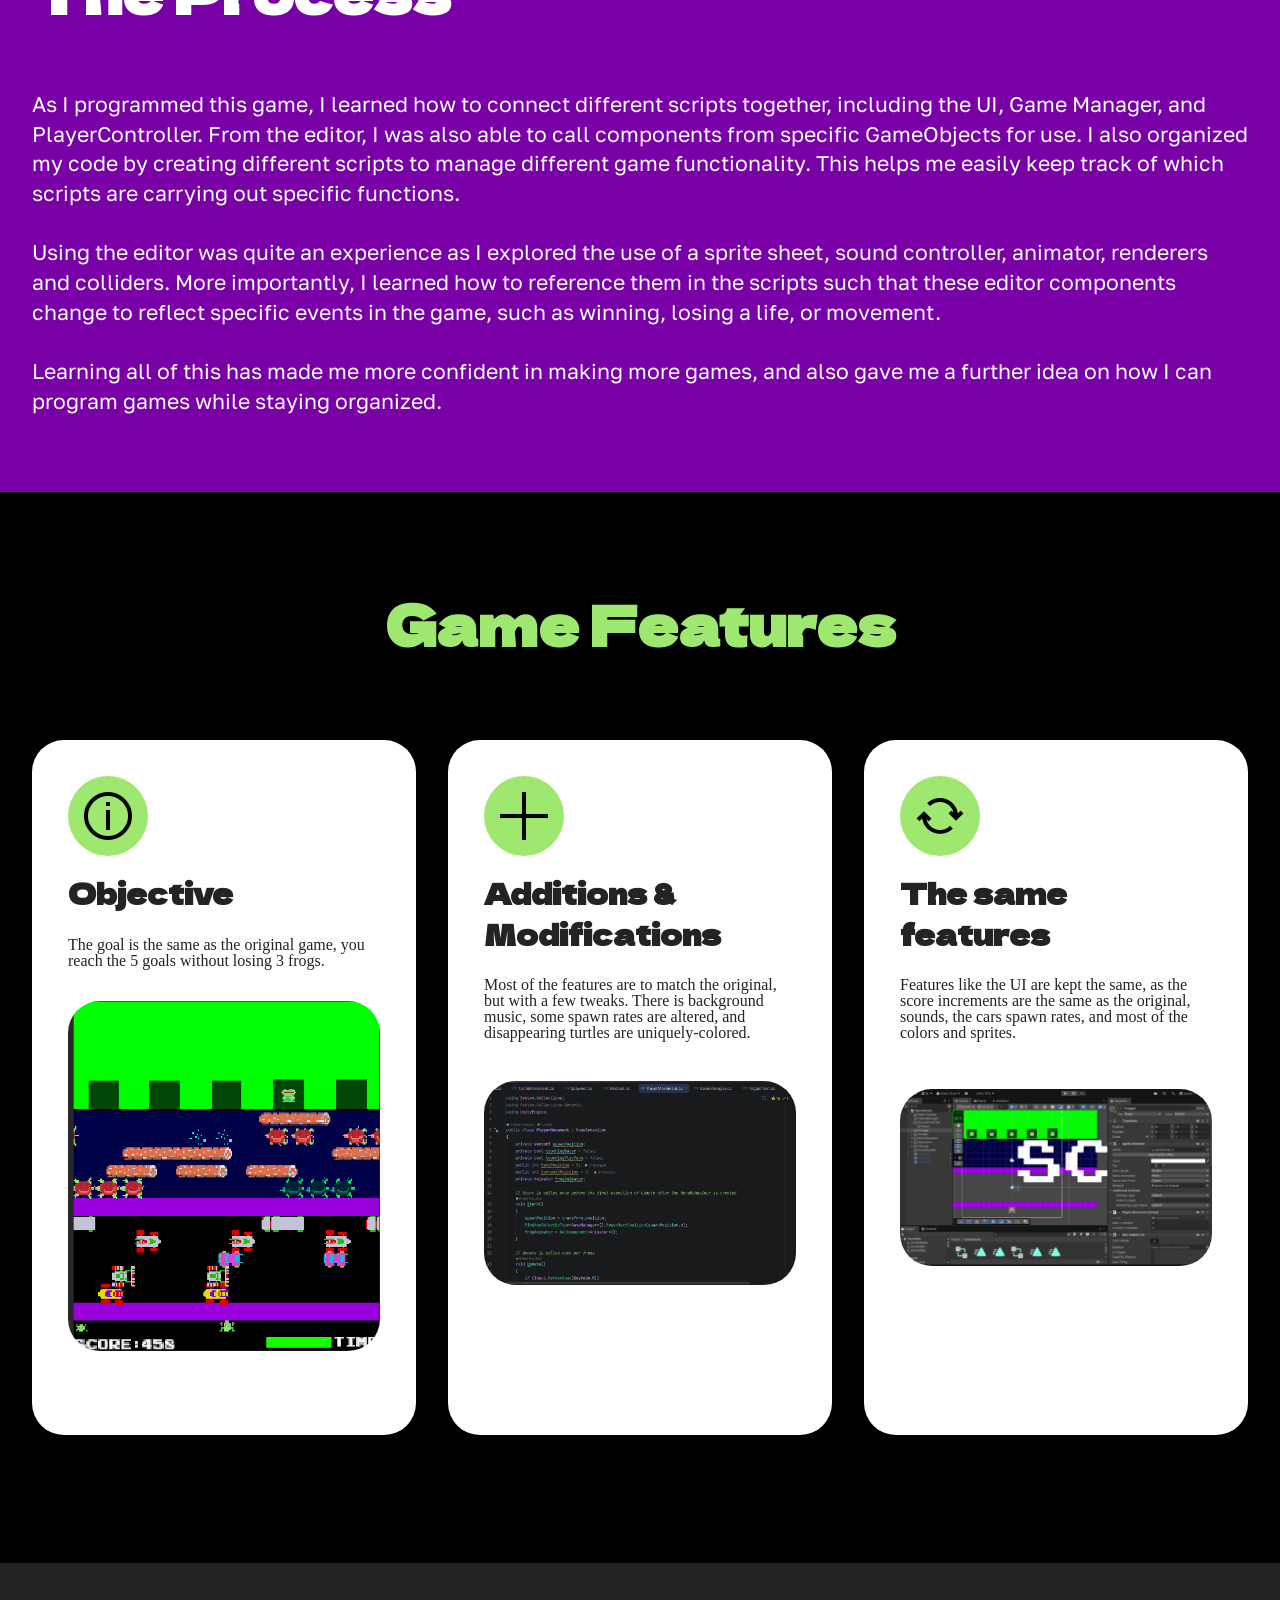
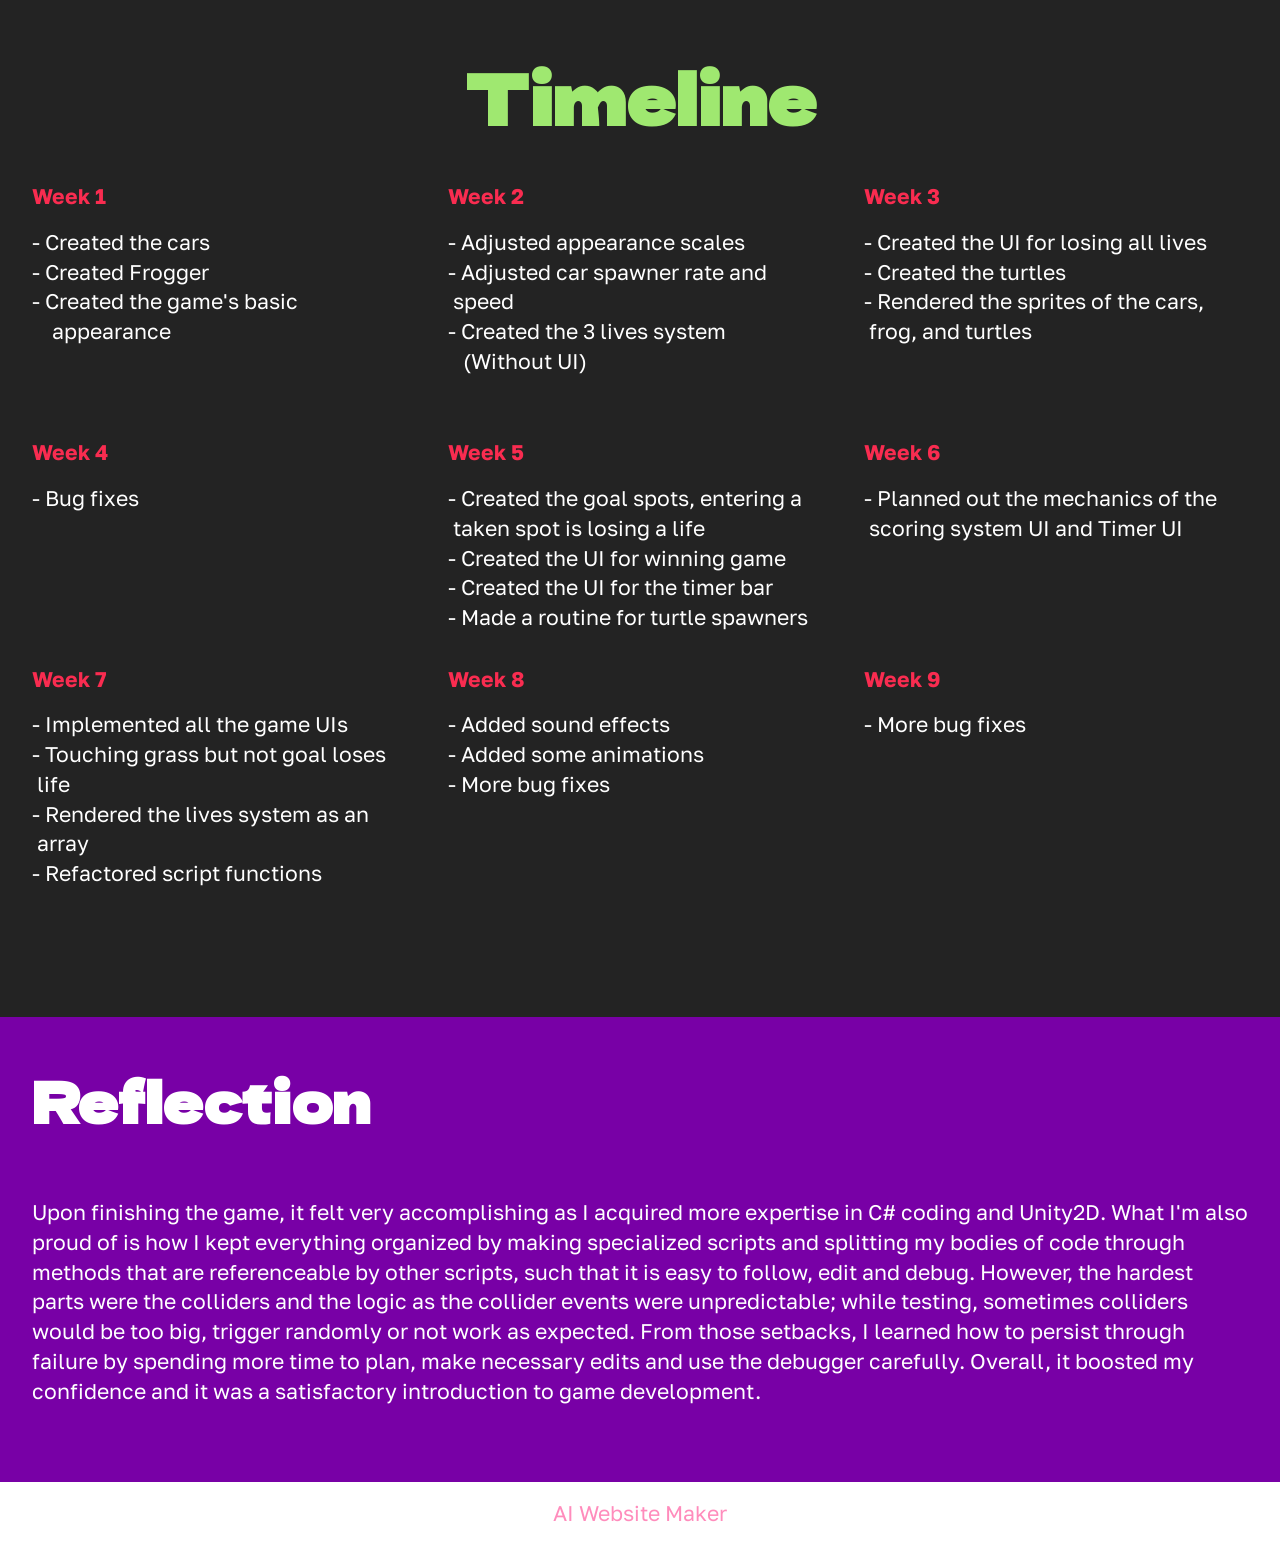
==== commit dd798e71: "fix site icon" ====
--- a/frogger.html
+++ b/frogger.html
@@ -6,7 +6,7 @@
   <meta http-equiv="X-UA-Compatible" content="IE=edge">
   <meta name="generator" content="Mobirise v6.1.12, mobirise.com">
   <meta name="viewport" content="width=device-width, initial-scale=1, minimum-scale=1">
-  <link rel="shortcut icon" href="assets/images/logo2.png" type="image/x-icon">
+  <link rel="shortcut icon" href="assets/images/prof-495x474-128x123-128x123.png" type="image/x-icon">
   <meta name="description" content="">
   
   
@@ -19,7 +19,7 @@
   <noscript><link rel="stylesheet" href="https://fonts.googleapis.com/css?family=Dela+Gothic+One:400&display=swap"></noscript>
   <link rel="preload" href="https://fonts.googleapis.com/css?family=Golos+Text:400,500,600,700,800,900&display=swap" as="style" onload="this.onload=null;this.rel='stylesheet'">
   <noscript><link rel="stylesheet" href="https://fonts.googleapis.com/css?family=Golos+Text:400,500,600,700,800,900&display=swap"></noscript>
-  <link rel="preload" as="style" href="assets/mobirise/css/mbr-additional.css?v=UJkwYj"><link rel="stylesheet" href="assets/mobirise/css/mbr-additional.css?v=UJkwYj" type="text/css">
+  <link rel="preload" as="style" href="assets/mobirise/css/mbr-additional.css?v=vF502Q"><link rel="stylesheet" href="assets/mobirise/css/mbr-additional.css?v=vF502Q" type="text/css">
 
   
   
@@ -335,7 +335,7 @@
             </div>
         </div>
     </div>
-</section><section class="display-7" style="padding: 0;align-items: center;justify-content: center;flex-wrap: wrap;    align-content: center;display: flex;position: relative;height: 4rem;"><a href="https://mobiri.se/" style="flex: 1 1;height: 4rem;position: absolute;width: 100%;z-index: 1;"><img alt="" style="height: 4rem;" src="[data-uri]"></a><p style="margin: 0;text-align: center;" class="display-7">&#8204;</p><a style="z-index:1" href="https://mobirise.com/builder/ai-website-builder.html">Free AI Website Software</a></section><script src="assets/bootstrap/js/bootstrap.bundle.min.js"></script>  <script src="assets/smoothscroll/smooth-scroll.js"></script>  <script src="assets/ytplayer/index.js"></script>  <script src="assets/dropdown/js/navbar-dropdown.js"></script>  <script src="assets/theme/js/script.js"></script>  
+</section><section class="display-7" style="padding: 0;align-items: center;justify-content: center;flex-wrap: wrap;    align-content: center;display: flex;position: relative;height: 4rem;"><a href="https://mobiri.se/" style="flex: 1 1;height: 4rem;position: absolute;width: 100%;z-index: 1;"><img alt="" style="height: 4rem;" src="[data-uri]"></a><p style="margin: 0;text-align: center;" class="display-7">&#8204;</p><a style="z-index:1" href="https://mobirise.com/builder/ai-website-maker.html">AI Website Maker</a></section><script src="assets/bootstrap/js/bootstrap.bundle.min.js"></script>  <script src="assets/smoothscroll/smooth-scroll.js"></script>  <script src="assets/ytplayer/index.js"></script>  <script src="assets/dropdown/js/navbar-dropdown.js"></script>  <script src="assets/theme/js/script.js"></script>  
   
   
 </body>
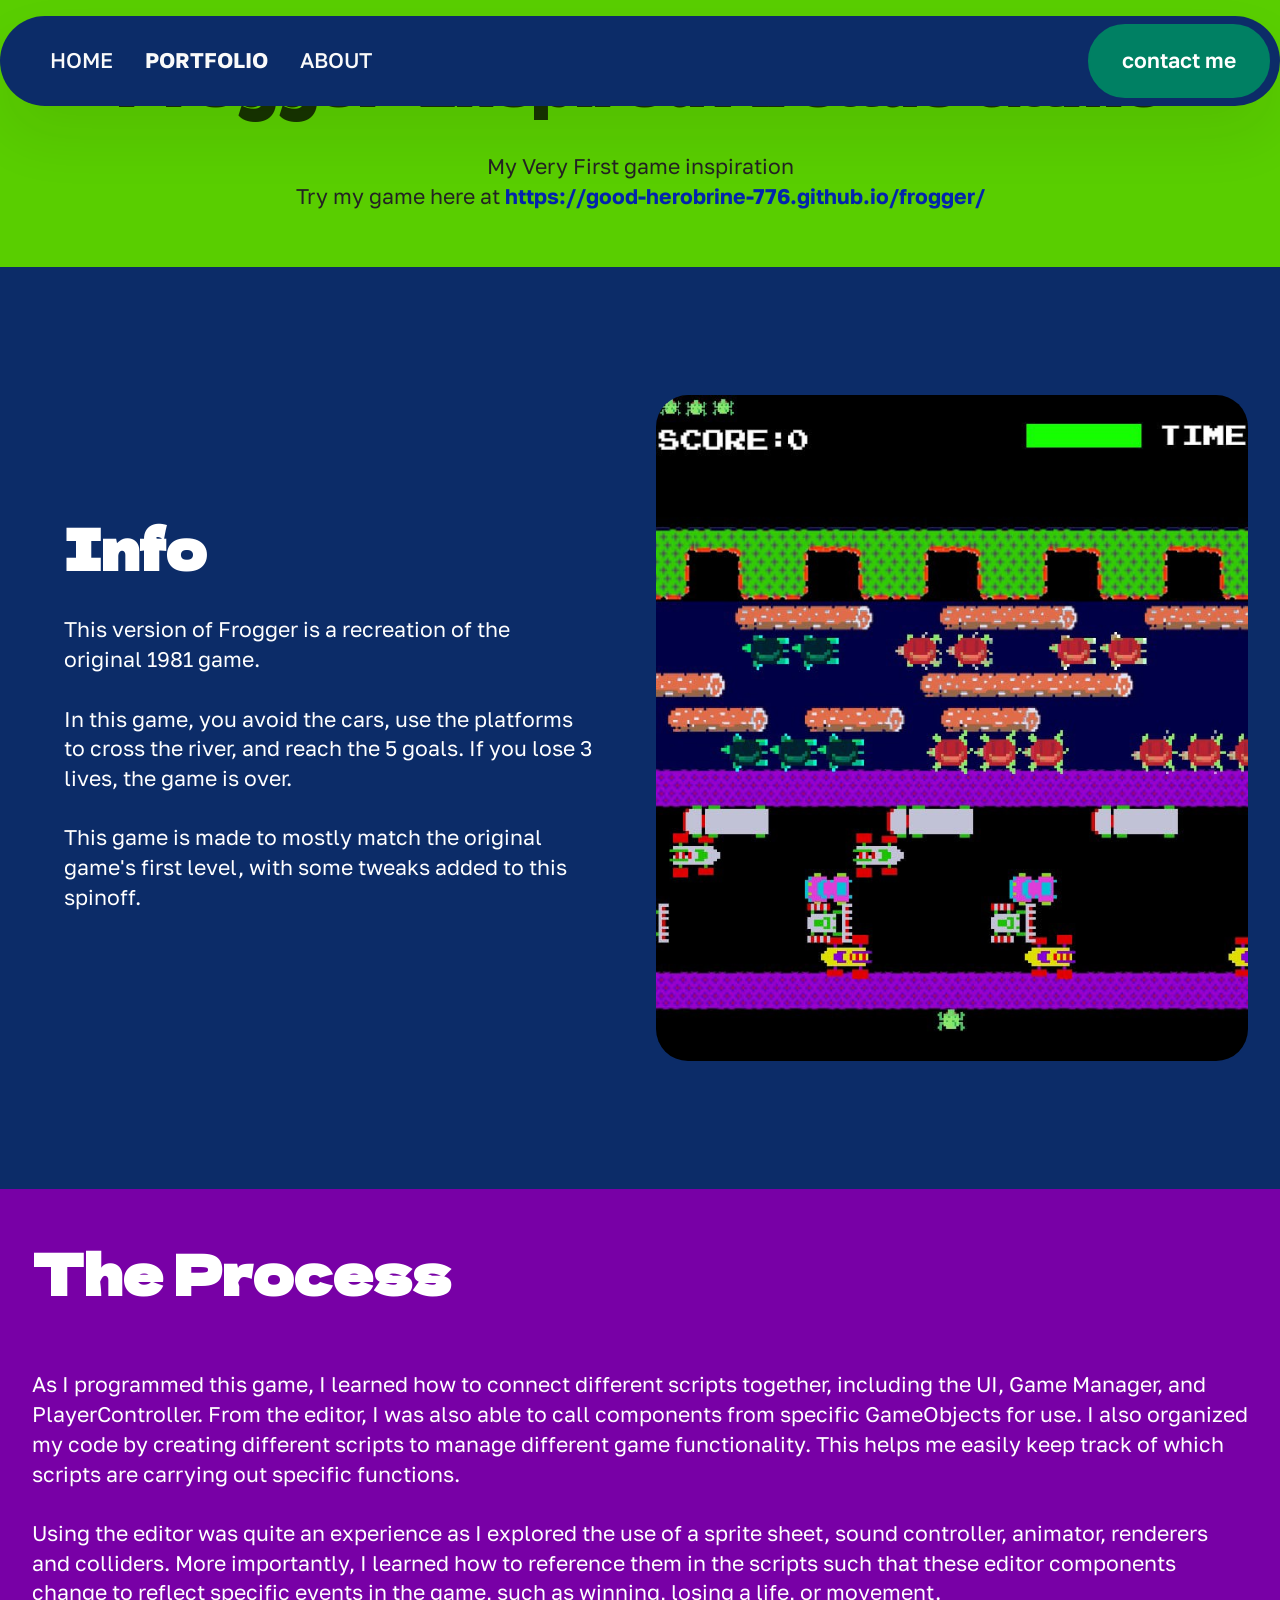
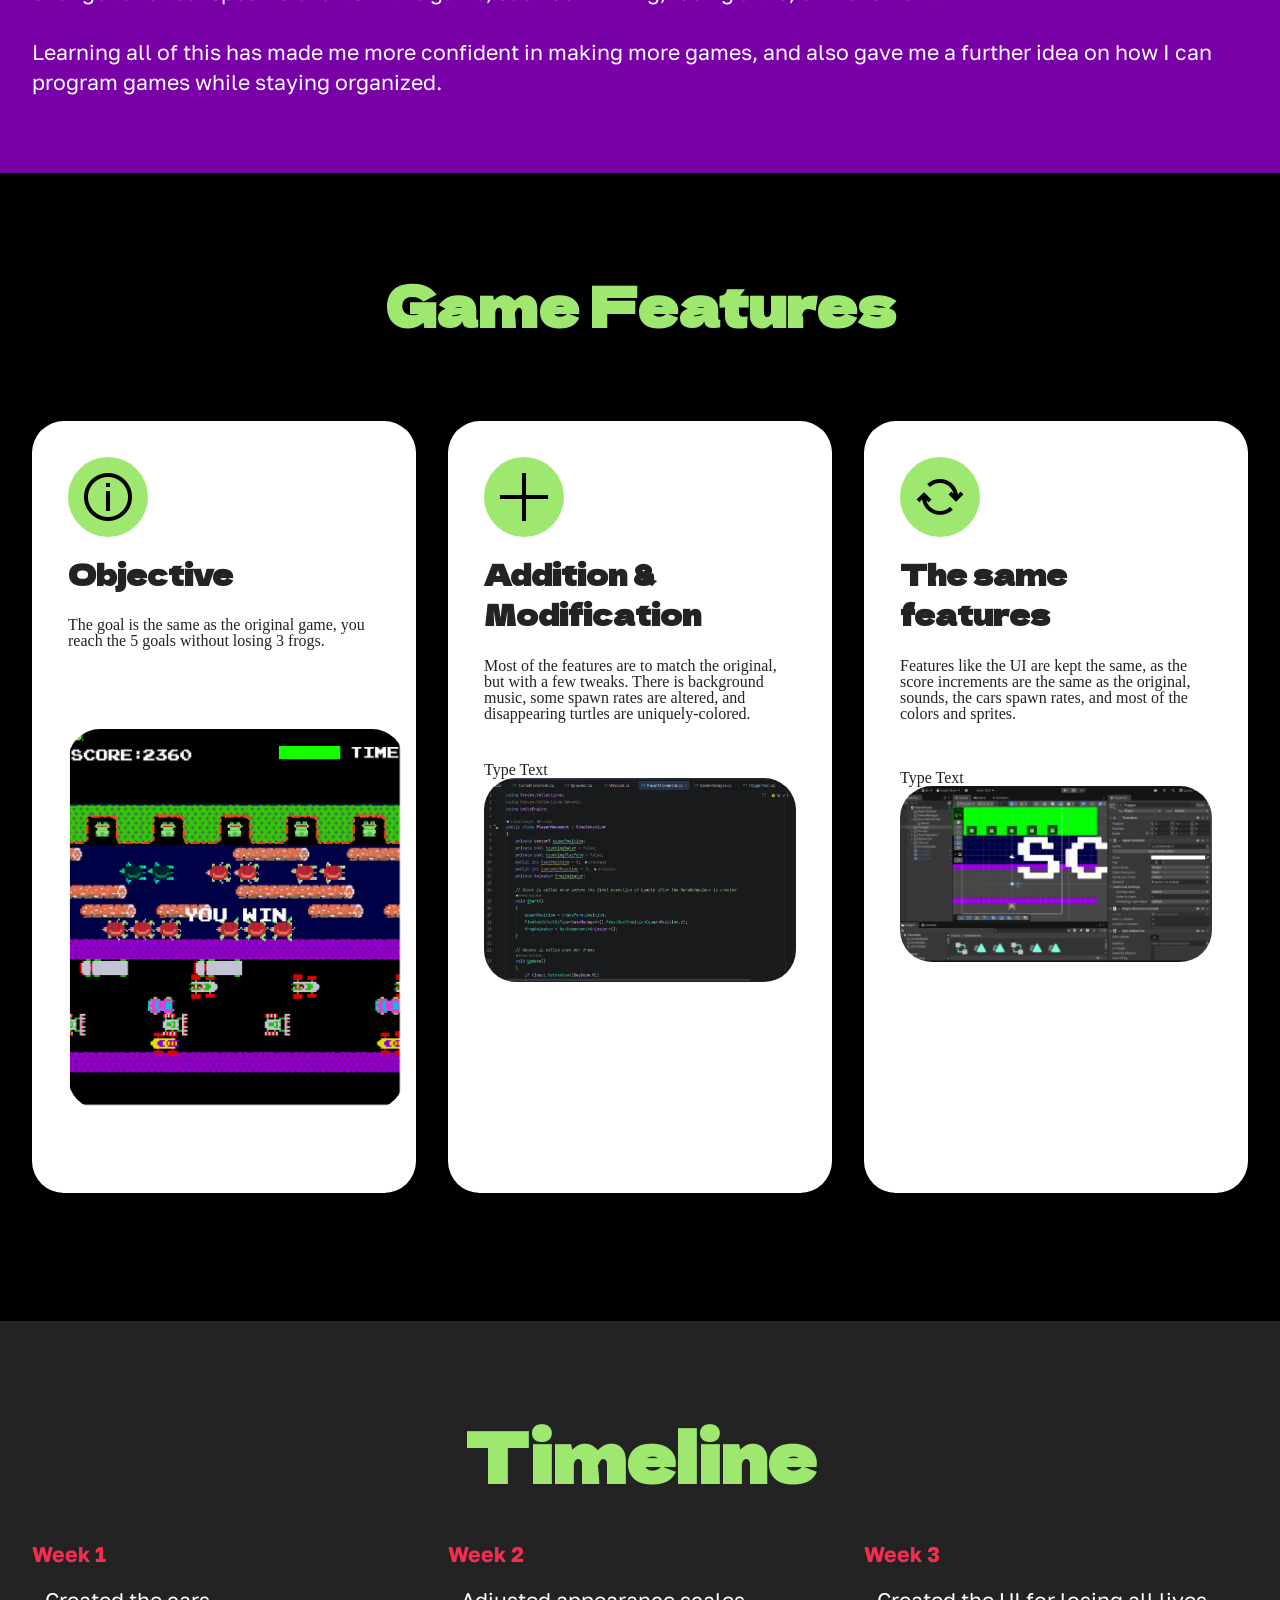
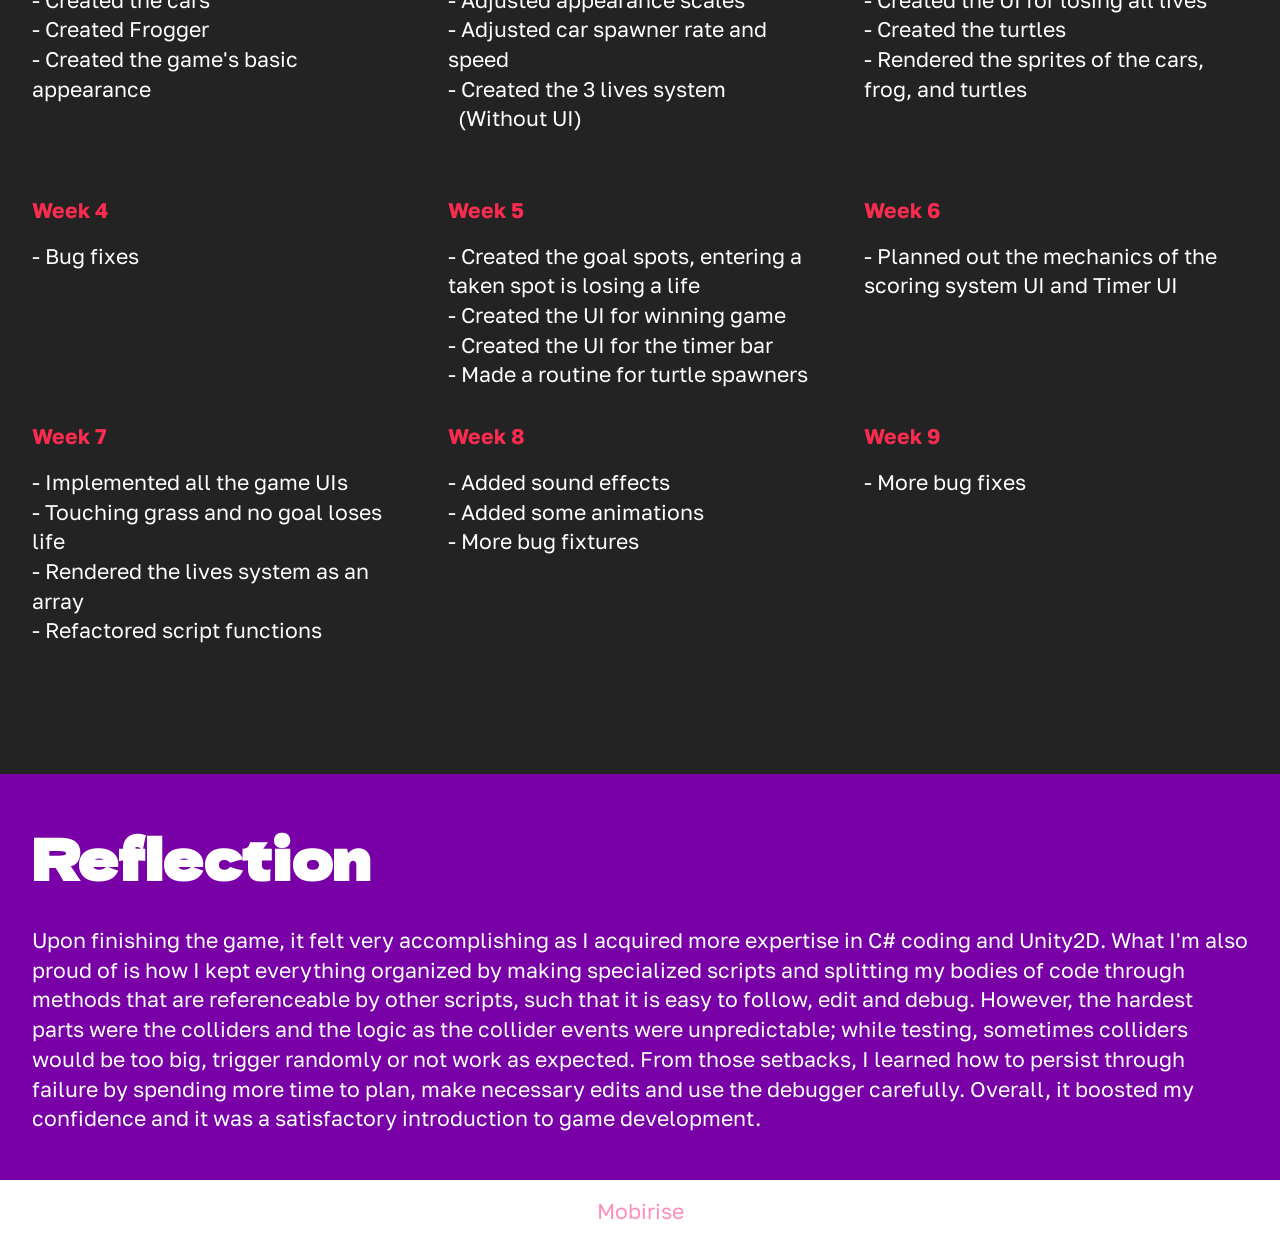
==== commit aecc580b: "site changes" ====
--- a/frogger.html
+++ b/frogger.html
@@ -6,7 +6,7 @@
   <meta http-equiv="X-UA-Compatible" content="IE=edge">
   <meta name="generator" content="Mobirise v6.1.12, mobirise.com">
   <meta name="viewport" content="width=device-width, initial-scale=1, minimum-scale=1">
-  <link rel="shortcut icon" href="assets/images/prof-495x474-128x123-128x123.png" type="image/x-icon">
+  <link rel="shortcut icon" href="assets/images/logo2.png" type="image/x-icon">
   <meta name="description" content="">
   
   
@@ -19,7 +19,7 @@
   <noscript><link rel="stylesheet" href="https://fonts.googleapis.com/css?family=Dela+Gothic+One:400&display=swap"></noscript>
   <link rel="preload" href="https://fonts.googleapis.com/css?family=Golos+Text:400,500,600,700,800,900&display=swap" as="style" onload="this.onload=null;this.rel='stylesheet'">
   <noscript><link rel="stylesheet" href="https://fonts.googleapis.com/css?family=Golos+Text:400,500,600,700,800,900&display=swap"></noscript>
-  <link rel="preload" as="style" href="assets/mobirise/css/mbr-additional.css?v=vF502Q"><link rel="stylesheet" href="assets/mobirise/css/mbr-additional.css?v=vF502Q" type="text/css">
+  <link rel="preload" as="style" href="assets/mobirise/css/mbr-additional.css?v=qgEZxs"><link rel="stylesheet" href="assets/mobirise/css/mbr-additional.css?v=qgEZxs" type="text/css">
 
   
   
@@ -46,38 +46,22 @@
 			</button>
 			<div class="collapse navbar-collapse" id="navbarSupportedContent">
 				<ul class="navbar-nav nav-dropdown navbar-nav-top-padding" data-app-modern-menu="true"><li class="nav-item">
-						<a class="nav-link link show text-white text-primary display-7" href="index.html#article11-h" aria-expanded="false">HOME<strong></strong></a>
+						<a class="nav-link link show text-white display-7" href="index.html#features03-0" aria-expanded="false">HOME<strong></strong></a>
 					</li><li class="nav-item">
-						<a class="nav-link link text-white text-primary display-7" href="index.html#features04-g"><strong>PORTFOLIO</strong></a>
+						<a class="nav-link link text-white display-7" href="index.html#gallery01-2"><strong>PORTFOLIO</strong></a>
 					</li>
 					
 					<li class="nav-item">
-						<a class="nav-link link text-white text-primary display-7" href="index.html#article05-1">ABOUT<strong></strong></a>
+						<a class="nav-link link text-white display-7" href="index.html#features03-6">ABOUT<strong></strong></a>
 					</li></ul>
 				
-				<div class="navbar-buttons mbr-section-btn"><a class="btn btn-danger display-4" href="mailto:benjylaizb@gmail.com?subject=Inquiry%20about%20your%20services">contact me</a></div>
+				<div class="navbar-buttons mbr-section-btn"><a class="btn btn-danger display-4" href="index.html#contacts01-5">contact me</a></div>
 			</div>
 		</div>
 	</nav>
 </section>
 
 <section data-bs-version="5.1" class="article11 cid-vlAb08CuuF" id="article11-3">
-    
-
-    
-    
-    <div class="container">
-        <div class="row justify-content-center">
-            <div class="title col-md-12 col-lg-12">
-                <h3 class="mbr-section-title mbr-fonts-style align-center mt-0 mb-0 display-2">&nbsp;</h3>
-                <h4 class="mbr-section-subtitle align-center mbr-fonts-style mt-4 display-7"><strong></strong></h4>
-                
-            </div>
-        </div>
-    </div>
-</section>
-
-<section data-bs-version="5.1" class="article11 cid-vp540uMVGY" id="article11-l">
     
 
     
@@ -87,24 +71,7 @@
             <div class="title col-md-12 col-lg-12">
                 <h3 class="mbr-section-title mbr-fonts-style align-center mt-0 mb-0 display-2"><strong>Frogger-Inspired Arcade Game</strong></h3>
                 <h4 class="mbr-section-subtitle align-center mbr-fonts-style mt-4 display-7">
-                My very first game inspiration<strong><br></strong></h4>
-                
-            </div>
-        </div>
-    </div>
-</section>
-
-<section data-bs-version="5.1" class="article11 cid-vp54JPuj21" id="article11-n">
-    
-
-    
-    
-    <div class="container">
-        <div class="row justify-content-center">
-            <div class="title col-md-12 col-lg-10">
-                <h3 class="mbr-section-title mbr-fonts-style align-center mt-0 mb-0 display-7"><strong>Try my game here:
-</strong><div><a href="https://good-herobrine-776.github.io/frogger/" class="text-primary" target="_blank"><strong>https://good-herobrine-776.github.io/frogger/</strong></a></div></h3>
-                <h4 class="mbr-section-subtitle align-center mbr-fonts-style mt-4 display-7">&nbsp;</h4>
+                My Very First game inspiration<br>Try my game here at <a href="https://good-herobrine-776.github.io/frogger/" class="text-success" target="_blank"><strong>https://good-herobrine-776.github.io/frogger/</strong></a></h4>
                 
             </div>
         </div>
@@ -120,13 +87,16 @@
 	<div class="container">
 		<div class="row justify-content-center">
 			<div class="col-12 col-md-12 col-lg-6 image-wrapper">
-				<img class="w-100" src="assets/images/froggergameplay-543x629.jpg" alt="Mobirise Website Builder">
+				<img class="w-100" src="assets/images/froggame-700x787.jpg" alt="Mobirise Website Builder">
 			</div>
 			<div class="col-12 col-md-12 col-lg">
 				<div class="text-wrapper align-left">
 					<h1 class="mbr-section-title mbr-fonts-style mb-4 display-2"><strong>Info</strong></h1>
-					<p class="mbr-text mbr-fonts-style mb-4 display-7">
-						This version of Frogger is a recreation of the original 1981 game.<br><br>In this game, you avoid the cars, use the platforms to cross the river, and reach the 5 goals. If you lose 3 lives, the game is over.<br><br>This game is made to mostly match the original game's first level, with some tweaks added to this spinoff.</p>
+					<p class="mbr-text mbr-fonts-style mb-4 display-7">This version of Frogger is a recreation of the original 1981 game.
+<br>
+<br>In this game, you avoid the cars, use the platforms to cross the river, and reach the 5 goals. If you lose 3 lives, the game is over.
+<br>
+<br>This game is made to mostly match the original game's first level, with some tweaks added to this spinoff.</p>
 					
 				</div>
 			</div>
@@ -141,7 +111,11 @@
             <div class="col-md-12 col-lg-12">
                 <h3 class="mbr-section-title mbr-fonts-style mb-4 mt-0 display-2"><strong>The Process</strong></h3>
                 
-                <p class="mbr-text mbr-fonts-style display-7"><br>As I programmed this game, I learned how to connect different scripts together, including the UI, Game Manager, and PlayerController. From the editor, I was also able to call components from specific GameObjects for use.&nbsp;I also organized my code by creating different scripts to manage different game functionality. This helps me easily keep track of which scripts are carrying out specific functions.<br><br>Using the editor was quite an experience as I explored the use of a sprite sheet, sound controller, animator, renderers and colliders. More importantly, I learned how to reference them in the scripts such that these editor components change to reflect specific events in the game, such as winning, losing a life, or movement.<br><br>Learning all of this has made me more confident in making more games, and also gave me a further idea on how I can program games while staying organized.<br><br><br></p>
+                <p class="mbr-text mbr-fonts-style display-7"><br>As I programmed this game, I learned how to connect different scripts together, including the UI, Game Manager, and PlayerController. From the editor, I was also able to call components from specific GameObjects for use. I also organized my code by creating different scripts to manage different game functionality. This helps me easily keep track of which scripts are carrying out specific functions.
+<br>
+<br>Using the editor was quite an experience as I explored the use of a sprite sheet, sound controller, animator, renderers and colliders. More importantly, I learned how to reference them in the scripts such that these editor components change to reflect specific events in the game, such as winning, losing a life, or movement.
+<br>
+<br>Learning all of this has made me more confident in making more games, and also gave me a further idea on how I can program games while staying organized.<br><br><br></p>
             </div>
         </div>
     </div>
@@ -169,8 +143,8 @@
             </div>
             <h5 class="card-title mbr-fonts-style display-5">
               <strong>Objective</strong></h5>
-            <p class="card-text mbr-fonts-style display-7"></p><p>The goal is the same as the original game, you reach the 5 goals without losing 3 frogs.</p><p><br><img src="[data-uri]" data-filename="image.png" style="width: 100%;" data-slide-to="0" data-bs-slide-to="0"><br>
-            </p><p></p>
+            <p class="card-text mbr-fonts-style display-7"></p><p>The goal is the same as the original game, you reach the 5 goals without losing 3 frogs.</p><p><br><br>
+            </p><p></p><p><img src="[data-uri]